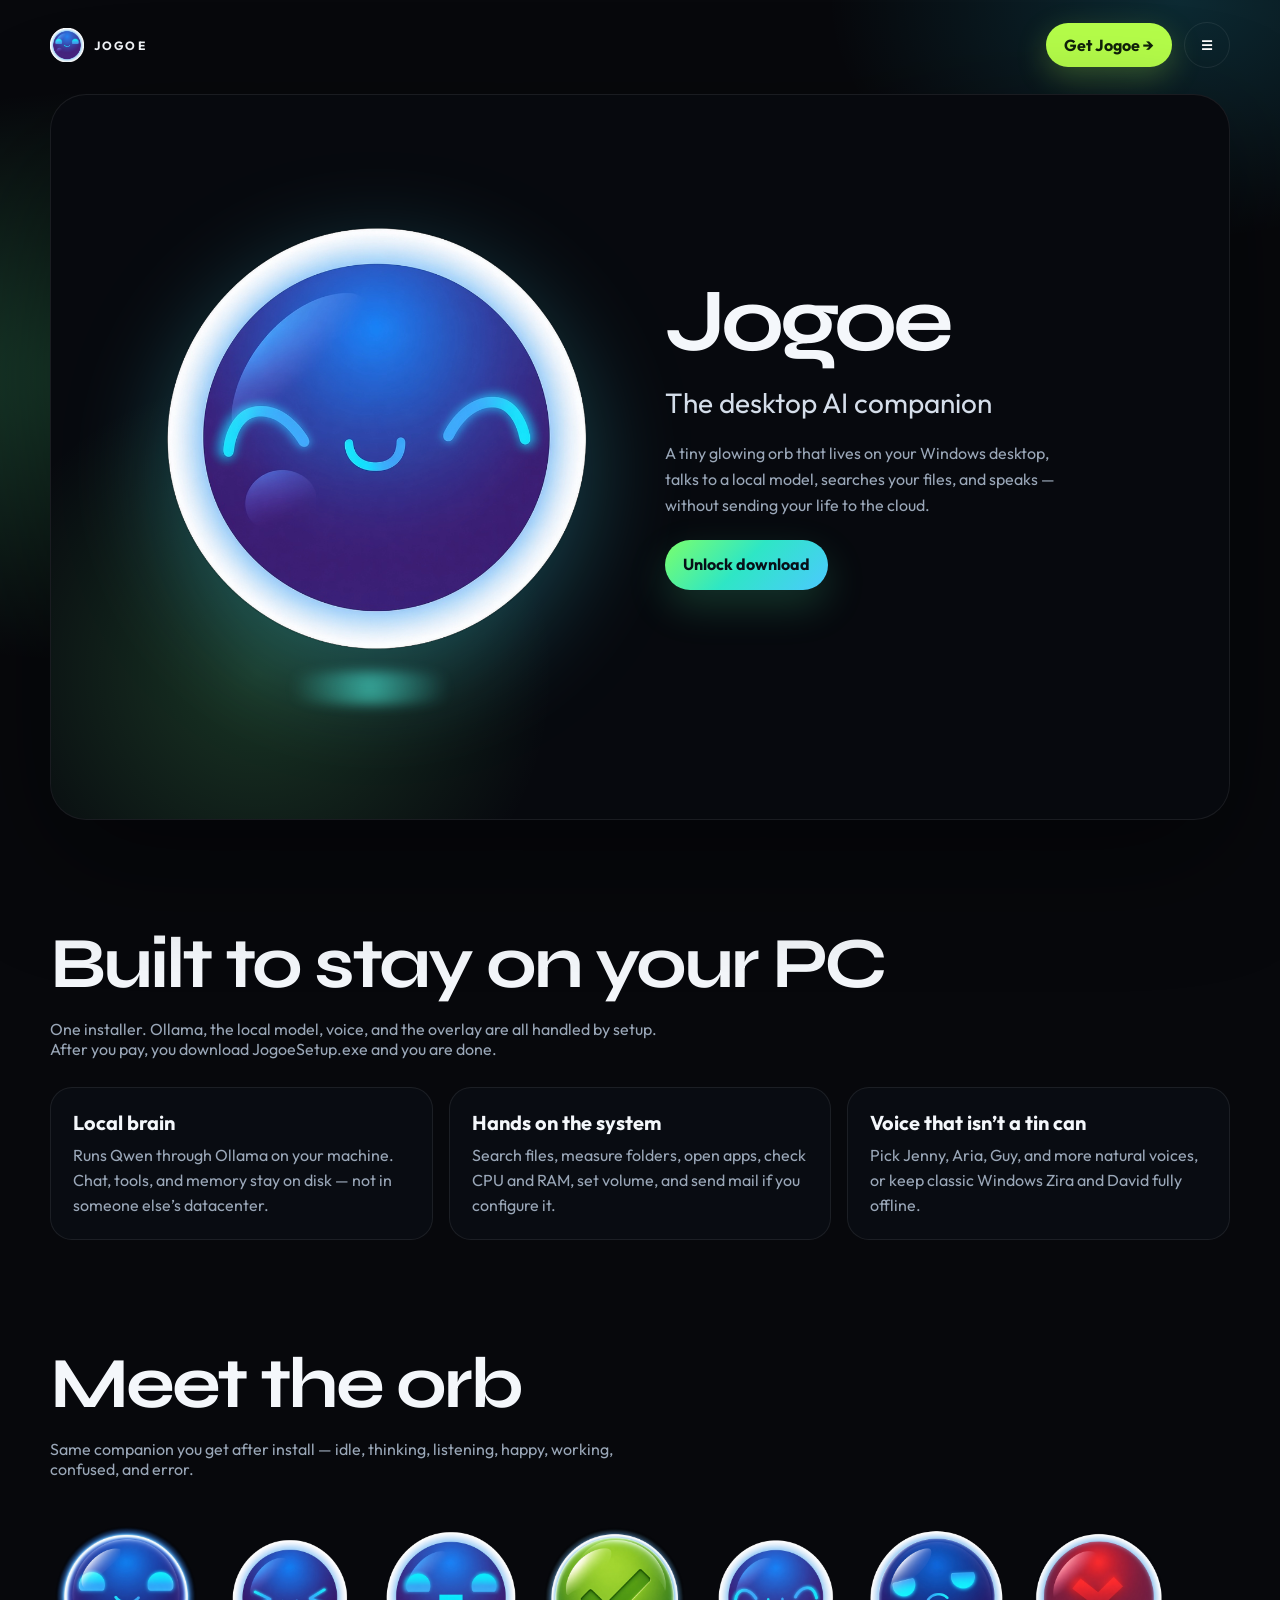
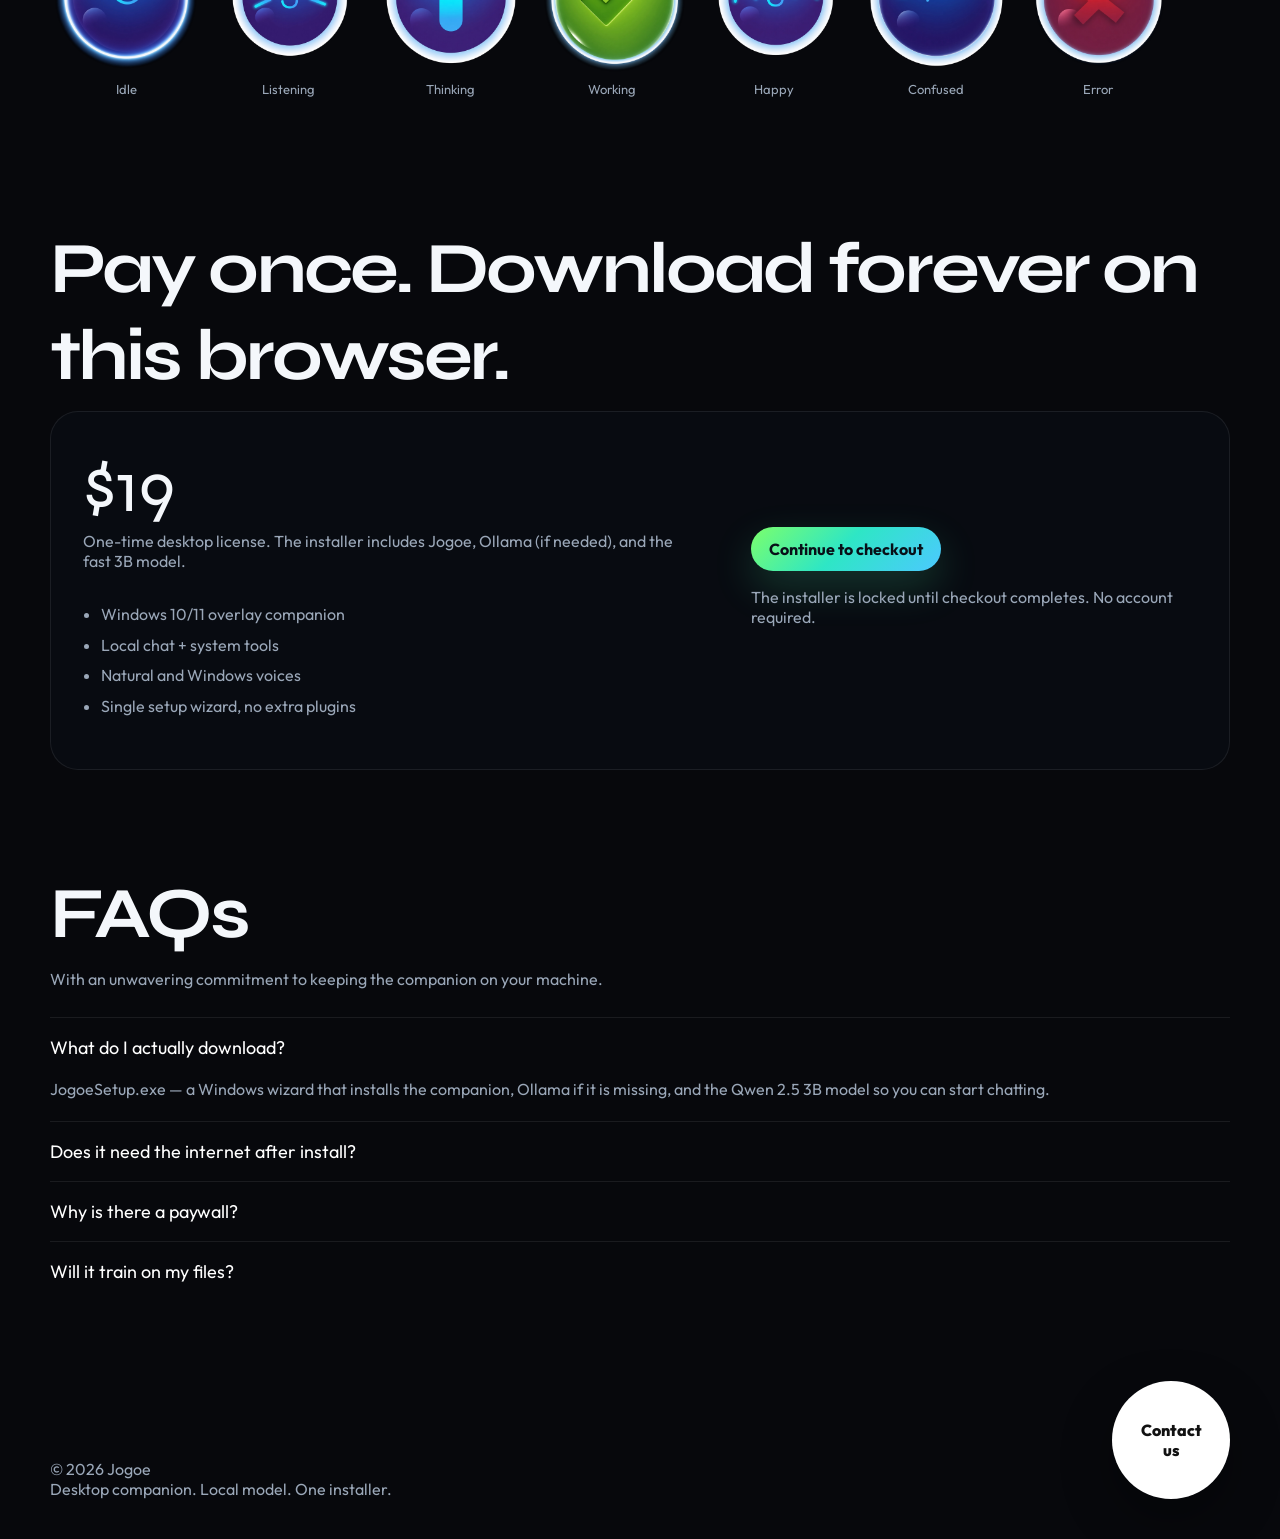
==== index.html @ 0dbc4bc4 "Publish the Jogoe marketing site and Windows setup wizard. Co-authored-by: Cursor <cursoragent@curso" ====
<!doctype html>
<html lang="en">
<head>
  <meta charset="utf-8">
  <meta name="viewport" content="width=device-width, initial-scale=1">
  <title>Jogoe — your desktop AI companion</title>
  <link rel="icon" href="assets/jogoe.ico">
  <link rel="preconnect" href="https://fonts.googleapis.com">
  <link rel="preconnect" href="https://fonts.gstatic.com" crossorigin>
  <link href="https://fonts.googleapis.com/css2?family=Outfit:wght@400;600;700&family=Syne:wght@700;800&display=swap" rel="stylesheet">
  <link rel="stylesheet" href="css/style.css">
</head>
<body>
  <div class="wrap">
    <header class="nav">
      <a class="brand" href="index.html">
        <img src="assets/app_icon.png" alt="">
        JOGOE
      </a>
      <div class="nav-actions">
        <a class="btn btn-market" href="#pricing" data-pay data-pay-label>Get Jogoe →</a>
        <button class="btn btn-menu" type="button" data-menu aria-label="Menu">☰</button>
      </div>
    </header>
    <nav class="drawer" data-drawer>
      <a href="#features">Features</a>
      <a href="#companion">The orb</a>
      <a href="#pricing">Pricing</a>
      <a href="#faqs">FAQs</a>
      <a href="checkout.html">Buy & download</a>
    </nav>
  </div>

  <div class="wrap">
    <section class="stage">
      <div class="hero">
        <div class="orb-wrap" data-hero-orb>
          <div class="hero-orb-track">
            <picture>
              <source srcset="assets/faces/happy.webp" type="image/webp">
              <img class="hero-orb" src="assets/faces/happy.png" alt="Jogoe, a glowing blue companion orb" width="3840" height="3840">
            </picture>
          </div>
          <div class="ground-glow"></div>
        </div>
        <div class="copy">
          <h1>Jogoe</h1>
          <p class="kicker">The desktop AI companion</p>
          <p>A tiny glowing orb that lives on your Windows desktop, talks to a local model, searches your files, and speaks — without sending your life to the cloud.</p>
          <p style="margin-top:22px">
            <a class="btn btn-grad" href="checkout.html" data-pay>Unlock download</a>
          </p>
        </div>
      </div>
    </section>
  </div>

  <main class="wrap">
    <section class="section" id="features">
      <h2>Built to stay on your PC</h2>
      <p class="lede">One installer. Ollama, the local model, voice, and the overlay are all handled by setup. After you pay, you download JogoeSetup.exe and you are done.</p>
      <div class="grid">
        <article class="card">
          <h3>Local brain</h3>
          <p>Runs Qwen through Ollama on your machine. Chat, tools, and memory stay on disk — not in someone else’s datacenter.</p>
        </article>
        <article class="card">
          <h3>Hands on the system</h3>
          <p>Search files, measure folders, open apps, check CPU and RAM, set volume, and send mail if you configure it.</p>
        </article>
        <article class="card">
          <h3>Voice that isn’t a tin can</h3>
          <p>Pick Jenny, Aria, Guy, and more natural voices, or keep classic Windows Zira and David fully offline.</p>
        </article>
      </div>
    </section>

    <section class="section" id="companion">
      <h2>Meet the orb</h2>
      <p class="lede">Same companion you get after install — idle, thinking, listening, happy, working, confused, and error.</p>
      <div class="faces">
        <figure class="face face-idle" tabindex="0">
          <picture><source srcset="assets/faces/idle.webp" type="image/webp"><img src="assets/faces/idle.png" alt="Idle Jogoe" width="3840" height="3840"></picture>
          <figcaption>Idle</figcaption>
        </figure>
        <figure class="face face-listening" tabindex="0">
          <picture><source srcset="assets/faces/listening.webp" type="image/webp"><img src="assets/faces/listening.png" alt="Listening Jogoe" width="3840" height="3840"></picture>
          <figcaption>Listening</figcaption>
        </figure>
        <figure class="face face-thinking" tabindex="0">
          <picture><source srcset="assets/faces/thinking.webp" type="image/webp"><img src="assets/faces/thinking.png" alt="Thinking Jogoe" width="3840" height="3840"></picture>
          <figcaption>Thinking</figcaption>
        </figure>
        <figure class="face face-working" tabindex="0">
          <picture><source srcset="assets/faces/working.webp" type="image/webp"><img src="assets/faces/working.png" alt="Working Jogoe" width="3840" height="3840"></picture>
          <figcaption>Working</figcaption>
        </figure>
        <figure class="face face-happy" tabindex="0">
          <picture><source srcset="assets/faces/happy.webp" type="image/webp"><img src="assets/faces/happy.png" alt="Happy Jogoe" width="3840" height="3840"></picture>
          <figcaption>Happy</figcaption>
        </figure>
        <figure class="face face-confused" tabindex="0">
          <picture><source srcset="assets/faces/confused.webp" type="image/webp"><img src="assets/faces/confused.png" alt="Confused Jogoe" width="3840" height="3840"></picture>
          <figcaption>Confused</figcaption>
        </figure>
        <figure class="face face-error" tabindex="0">
          <picture><source srcset="assets/faces/error.webp" type="image/webp"><img src="assets/faces/error.png" alt="Error Jogoe" width="3840" height="3840"></picture>
          <figcaption>Error</figcaption>
        </figure>
      </div>
    </section>

    <section class="section" id="pricing">
      <h2>Pay once. Download forever on this browser.</h2>
      <div class="price-box">
        <div>
          <p class="amount">$19</p>
          <p class="lede">One-time desktop license. The installer includes Jogoe, Ollama (if needed), and the fast 3B model.</p>
          <ul>
            <li>Windows 10/11 overlay companion</li>
            <li>Local chat + system tools</li>
            <li>Natural and Windows voices</li>
            <li>Single setup wizard, no extra plugins</li>
          </ul>
        </div>
        <div>
          <a class="btn btn-grad" href="checkout.html" data-pay>Continue to checkout</a>
          <p class="lede" style="margin-top:16px">The installer is locked until checkout completes. No account required.</p>
        </div>
      </div>
    </section>

    <section class="section" id="faqs">
      <h2>FAQs</h2>
      <p class="lede">With an unwavering commitment to keeping the companion on your machine.</p>
      <div class="faq-item open">
        <button type="button">What do I actually download?</button>
        <div class="answer">JogoeSetup.exe — a Windows wizard that installs the companion, Ollama if it is missing, and the Qwen 2.5 3B model so you can start chatting.</div>
      </div>
      <div class="faq-item">
        <button type="button">Does it need the internet after install?</button>
        <div class="answer">Chat and tools run locally. Natural voices use Microsoft neural speech and need a connection. Zira and David work offline.</div>
      </div>
      <div class="faq-item">
        <button type="button">Why is there a paywall?</button>
        <div class="answer">The installer is a paid desktop license. Checkout unlocks the file in this browser. Paste a Stripe Payment Link in js/paywall.js when you want live card charges.</div>
      </div>
      <div class="faq-item">
        <button type="button">Will it train on my files?</button>
        <div class="answer">No. Jogoe reads folders you ask about and talks to the local Ollama model on your PC.</div>
      </div>
    </section>

    <footer class="footer">
      <div>
        <div>© <span data-year></span> Jogoe</div>
        <div>Desktop companion. Local model. One installer.</div>
      </div>
      <a class="contact-bubble" href="mailto:hello@jogoe.app">Contact<br>us</a>
    </footer>
  </main>

  <script src="js/paywall.js"></script>
  <script src="js/site.js"></script>
</body>
</html>
---- css/style.css ----
:root {
  --bg: #07080c;
  --ink: #f4f7fb;
  --muted: #9aa7b8;
  --line: rgba(255, 255, 255, 0.08);
  --lime: #b6ff4a;
  --mint: #5dffc8;
  --cyan: #3ee0ff;
  --grad: linear-gradient(135deg, #7cff6b 0%, #2ee6c5 48%, #4cc9ff 100%);
  --shadow: 0 40px 120px rgba(0, 0, 0, 0.45);
}

* { box-sizing: border-box; }
html { scroll-behavior: smooth; }
body {
  margin: 0;
  font-family: "Outfit", "Segoe UI", sans-serif;
  color: var(--ink);
  background:
    radial-gradient(900px 520px at 8% 12%, rgba(90, 255, 160, 0.22), transparent 55%),
    radial-gradient(700px 480px at 92% 0%, rgba(40, 220, 255, 0.16), transparent 50%),
    var(--bg);
  min-height: 100vh;
}

img { max-width: 100%; display: block; }
a { color: inherit; }
button, .btn { font-family: inherit; }

.wrap {
  width: min(1180px, calc(100% - 40px));
  margin: 0 auto;
}

.nav {
  display: flex;
  align-items: center;
  justify-content: space-between;
  padding: 22px 0 8px;
}

.brand {
  display: flex;
  align-items: center;
  gap: 10px;
  text-decoration: none;
  letter-spacing: 0.18em;
  font-size: 12px;
  font-weight: 700;
}
.brand img { width: 34px; height: 34px; }

.nav-actions { display: flex; gap: 12px; align-items: center; }

.btn {
  display: inline-flex;
  align-items: center;
  justify-content: center;
  gap: 8px;
  border: 0;
  text-decoration: none;
  cursor: pointer;
  border-radius: 999px;
  padding: 12px 18px;
  font-weight: 700;
  transition: transform 0.18s ease, box-shadow 0.18s ease;
}
.btn:hover { transform: translateY(-1px); }

.btn-market {
  background: var(--lime);
  color: #10210a;
  box-shadow: 0 10px 30px rgba(182, 255, 74, 0.25);
}
.btn-menu {
  background: transparent;
  color: #fff;
  border: 1px solid var(--line);
  width: 46px;
  height: 46px;
  padding: 0;
}
.btn-grad {
  background: var(--grad);
  color: #081018;
  box-shadow: 0 16px 40px rgba(80, 255, 180, 0.18);
}
.btn-ghost {
  background: transparent;
  border: 1px solid var(--line);
  color: #fff;
}

.stage {
  margin: 18px auto 80px;
  background: #07090e;
  border: 1px solid var(--line);
  border-radius: 36px;
  overflow: hidden;
  box-shadow: var(--shadow);
  position: relative;
}
.stage::before {
  content: "";
  position: absolute;
  inset: auto auto -20% -10%;
  width: 55%;
  height: 80%;
  background: radial-gradient(circle, rgba(110, 255, 140, 0.18), transparent 68%);
  pointer-events: none;
  animation: stage-glow 8s ease-in-out infinite;
}
@keyframes stage-glow {
  0%, 100% { opacity: 0.85; transform: translate(0, 0) scale(1); }
  50% { opacity: 1; transform: translate(6%, -4%) scale(1.08); }
}

.hero {
  display: grid;
  grid-template-columns: 1.05fr 1fr;
  gap: 24px;
  align-items: center;
  padding: 28px 48px 56px;
  position: relative;
  z-index: 1;
}

.orb-wrap {
  position: relative;
  min-height: 640px;
  display: grid;
  place-items: center;
  perspective: 900px;
}
.hero-orb-track {
  display: grid;
  place-items: center;
  transform-style: preserve-3d;
  transition: transform 0.35s ease;
  will-change: transform;
  z-index: 1;
}
.orb-wrap.is-tracking .hero-orb-track {
  transition: transform 0.08s linear;
}
.orb-wrap picture { display: block; }
.orb-wrap img.hero-orb {
  width: min(560px, 100%);
  height: auto;
  image-rendering: auto;
  filter: drop-shadow(0 30px 50px rgba(70, 230, 255, 0.28));
  animation: float 5.4s ease-in-out infinite;
  transform-origin: 50% 55%;
  cursor: pointer;
}
.orb-wrap:hover img.hero-orb {
  filter: drop-shadow(0 36px 64px rgba(90, 255, 210, 0.42));
}
.ground-glow {
  position: absolute;
  bottom: 58px;
  width: 220px;
  height: 34px;
  border-radius: 50%;
  background: radial-gradient(circle, rgba(80, 255, 230, 0.55), transparent 70%);
  filter: blur(6px);
  animation: glow-pulse 4.2s ease-in-out infinite;
}
.copy h1 {
  font-family: "Syne", sans-serif;
  font-size: clamp(48px, 7vw, 92px);
  line-height: 0.92;
  letter-spacing: -0.05em;
  margin: 0 0 18px;
}
.copy .kicker {
  font-size: 28px;
  margin: 0 0 16px;
  color: #d5deea;
}
.copy p {
  max-width: 420px;
  color: var(--muted);
  font-size: 16px;
  line-height: 1.6;
}

@keyframes float {
  0%, 100% { transform: translateY(0) scale(1); }
  50% { transform: translateY(-14px) scale(1.015); }
}
@keyframes glow-pulse {
  0%, 100% { opacity: 0.7; transform: scaleX(1); }
  50% { opacity: 1; transform: scaleX(1.18); }
}

.section { padding: 20px 0 80px; }
.section h2 {
  font-family: "Syne", sans-serif;
  font-size: clamp(36px, 6vw, 72px);
  margin: 0 0 12px;
  letter-spacing: -0.04em;
}
.lede { color: var(--muted); max-width: 620px; margin: 0 0 28px; }

.grid {
  display: grid;
  grid-template-columns: repeat(3, 1fr);
  gap: 16px;
}
.card {
  background: rgba(10, 14, 20, 0.82);
  border: 1px solid var(--line);
  border-radius: 22px;
  padding: 22px;
  transition: transform 0.25s ease, border-color 0.25s ease, box-shadow 0.25s ease;
}
.card:hover {
  transform: translateY(-6px);
  border-color: rgba(94, 255, 200, 0.28);
  box-shadow: 0 18px 40px rgba(0, 0, 0, 0.28);
}
.card h3 { margin: 0 0 8px; font-size: 20px; }
.card p { margin: 0; color: var(--muted); line-height: 1.55; }

.faces {
  display: flex;
  gap: 14px;
  overflow: auto;
  padding: 18px 2px 28px;
}
.faces figure {
  margin: 0;
  min-width: 148px;
  text-align: center;
  cursor: pointer;
}
.faces picture { display: block; }
.faces img {
  width: 148px;
  height: 148px;
  object-fit: contain;
  background: transparent;
  image-rendering: auto;
  transform-origin: 50% 70%;
  will-change: transform;
}
.faces figcaption { color: var(--muted); font-size: 13px; margin-top: 8px; }

.face { position: relative; }
.face-idle img { animation: face-idle 3.4s ease-in-out infinite; }
.face-listening img { animation: face-listen 2.6s ease-in-out infinite; }
.face-thinking img { animation: face-think 2.2s ease-in-out infinite; }
.face-working img { animation: face-work 2.8s linear infinite; }
.face-happy img { animation: face-happy 1.8s ease-in-out infinite; }
.face-confused img { animation: face-confused 2.5s ease-in-out infinite; }
.face-error img { animation: face-error 0.7s ease-in-out infinite; }

.face-idle:hover img,
.face-idle.is-replay img { animation: face-idle-pop 0.7s cubic-bezier(0.2, 1.4, 0.32, 1); }
.face-listening:hover img,
.face-listening.is-replay img { animation: face-listen-pop 0.85s ease; }
.face-thinking:hover img,
.face-thinking.is-replay img { animation: face-think-pop 0.9s ease-in-out; }
.face-working:hover img,
.face-working.is-replay img { animation: face-work-pop 0.8s ease; }
.face-happy:hover img,
.face-happy.is-replay img { animation: face-happy-pop 0.75s cubic-bezier(0.2, 1.5, 0.32, 1); }
.face-confused:hover img,
.face-confused.is-replay img { animation: face-confused-pop 0.7s ease; }
.face-error:hover img,
.face-error.is-replay img { animation: face-error-pop 0.55s ease; }

.face-listening::before,
.face-listening::after {
  content: "";
  position: absolute;
  left: 50%;
  top: 46px;
  width: 118px;
  height: 118px;
  margin-left: -59px;
  border: 2px solid rgba(62, 224, 255, 0.0);
  border-radius: 50%;
  pointer-events: none;
  animation: listen-ring 2.6s ease-out infinite;
}
.face-listening::after { animation-delay: 0.7s; }
.face-listening:hover::before,
.face-listening:hover::after,
.face-listening.is-replay::before,
.face-listening.is-replay::after {
  animation: listen-ring 0.85s ease-out;
}

@keyframes face-idle {
  0%, 100% { transform: translateY(0); }
  50% { transform: translateY(-7px); }
}
@keyframes face-idle-pop {
  0% { transform: translateY(0) scale(1); }
  40% { transform: translateY(-16px) scale(1.06); }
  70% { transform: translateY(-4px) scale(0.98); }
  100% { transform: translateY(0) scale(1); }
}
@keyframes face-listen {
  0%, 100% { transform: rotate(-8deg) translateX(-3px); }
  50% { transform: rotate(8deg) translateX(3px); }
}
@keyframes face-listen-pop {
  0% { transform: rotate(0) scale(1); }
  25% { transform: rotate(-14deg) translateX(-6px) scale(1.05); }
  55% { transform: rotate(12deg) translateX(6px) scale(1.05); }
  100% { transform: rotate(0) scale(1); }
}
@keyframes listen-ring {
  0% { transform: scale(0.72); opacity: 0.55; border-color: rgba(62, 224, 255, 0.55); }
  100% { transform: scale(1.35); opacity: 0; border-color: rgba(62, 224, 255, 0); }
}
@keyframes face-think {
  0%, 100% { transform: rotate(-6deg) translateY(0); }
  35% { transform: rotate(7deg) translateY(-8px); }
  70% { transform: rotate(-3deg) translateY(2px); }
}
@keyframes face-think-pop {
  0% { transform: rotate(0) scale(1); }
  30% { transform: rotate(-16deg) translateY(-10px) scale(1.04); }
  60% { transform: rotate(14deg) translateY(-4px) scale(1.08); }
  100% { transform: rotate(0) scale(1); }
}
@keyframes face-work {
  0% { transform: rotate(0) scale(1); }
  50% { transform: rotate(180deg) scale(1.03); }
  100% { transform: rotate(360deg) scale(1); }
}
@keyframes face-work-pop {
  0% { transform: rotate(0) scale(1); }
  50% { transform: rotate(180deg) scale(1.12); }
  100% { transform: rotate(360deg) scale(1); }
}
@keyframes face-happy {
  0%, 100% { transform: translateY(0) scale(1); }
  30% { transform: translateY(-12px) scale(1.06); }
  50% { transform: translateY(0) scale(0.96); }
  70% { transform: translateY(-6px) scale(1.03); }
}
@keyframes face-happy-pop {
  0% { transform: translateY(0) scale(1) rotate(0); }
  35% { transform: translateY(-20px) scale(1.12) rotate(-8deg); }
  55% { transform: translateY(2px) scale(0.94) rotate(6deg); }
  75% { transform: translateY(-8px) scale(1.06) rotate(-3deg); }
  100% { transform: translateY(0) scale(1) rotate(0); }
}
@keyframes face-confused {
  0%, 100% { transform: rotate(0) translateX(0); }
  25% { transform: rotate(-10deg) translateX(-4px); }
  50% { transform: rotate(8deg) translateX(4px); }
  75% { transform: rotate(-5deg) translateX(-2px); }
}
@keyframes face-confused-pop {
  0% { transform: rotate(0); }
  20% { transform: rotate(-16deg) translateX(-8px); }
  45% { transform: rotate(14deg) translateX(8px); }
  70% { transform: rotate(-8deg); }
  100% { transform: rotate(0); }
}
@keyframes face-error {
  0%, 100% { transform: translateX(0); }
  25% { transform: translateX(-5px); }
  75% { transform: translateX(5px); }
}
@keyframes face-error-pop {
  0%, 100% { transform: translateX(0) scale(1); }
  15% { transform: translateX(-10px) rotate(-6deg) scale(1.04); }
  30% { transform: translateX(10px) rotate(6deg); }
  45% { transform: translateX(-8px) rotate(-4deg); }
  60% { transform: translateX(8px) rotate(4deg); }
  80% { transform: translateX(-3px); }
}

.price-box {
  display: grid;
  grid-template-columns: 1.3fr 0.9fr;
  gap: 24px;
  align-items: center;
  background: #080b11;
  border: 1px solid var(--line);
  border-radius: 28px;
  padding: 32px;
}
.price-box .amount {
  font-family: "Syne", sans-serif;
  font-size: 72px;
  margin: 0;
}
.price-box ul { color: var(--muted); line-height: 1.9; padding-left: 18px; }

.faq-item {
  border-top: 1px solid var(--line);
}
.faq-item button {
  width: 100%;
  text-align: left;
  background: none;
  border: 0;
  color: #fff;
  padding: 18px 0;
  font-size: 18px;
  cursor: pointer;
}
.faq-item .answer {
  display: none;
  color: var(--muted);
  padding: 0 0 18px;
  line-height: 1.6;
}
.faq-item.open .answer { display: block; }

.footer {
  display: flex;
  justify-content: space-between;
  align-items: end;
  padding-bottom: 40px;
  color: var(--muted);
}
.contact-bubble {
  width: 118px;
  height: 118px;
  border-radius: 50%;
  background: #fff;
  color: #111;
  display: grid;
  place-items: center;
  text-align: center;
  text-decoration: none;
  font-weight: 800;
  box-shadow: 0 20px 50px rgba(0,0,0,0.35);
  animation: contact-bob 3.6s ease-in-out infinite;
  transition: transform 0.2s ease;
}
.contact-bubble:hover { animation: none; transform: scale(1.06); }
@keyframes contact-bob {
  0%, 100% { transform: translateY(0); }
  50% { transform: translateY(-8px); }
}

.drawer {
  display: none;
  position: fixed;
  inset: 18px 18px auto auto;
  background: #0c1118;
  border: 1px solid var(--line);
  border-radius: 18px;
  padding: 16px;
  z-index: 20;
  min-width: 220px;
}
.drawer.open { display: grid; gap: 10px; }
.drawer a { text-decoration: none; color: #fff; }

.form {
  display: grid;
  gap: 12px;
  max-width: 520px;
}
label { font-size: 13px; color: var(--muted); }
input {
  width: 100%;
  margin-top: 6px;
  background: #10151d;
  border: 1px solid var(--line);
  color: #fff;
  border-radius: 12px;
  padding: 12px 14px;
  font-size: 16px;
}
.row { display: grid; grid-template-columns: 1fr 1fr; gap: 12px; }
.status { min-height: 1.4em; color: #ffb4b4; }

.download-panel {
  background: #080b11;
  border: 1px solid var(--line);
  border-radius: 28px;
  padding: 36px;
}

.checkout-orb {
  width: 280px;
  height: auto;
  margin: 0 auto;
  animation: float 4.8s ease-in-out infinite;
  cursor: pointer;
  transform-origin: 50% 60%;
}
.checkout-orb:hover {
  animation: face-happy-pop 0.75s cubic-bezier(0.2, 1.5, 0.32, 1);
}

@media (max-width: 860px) {
  .hero, .price-box, .grid, .footer { grid-template-columns: 1fr; }
  .hero { padding: 20px; }
  .orb-wrap { min-height: 360px; }
}

@media (prefers-reduced-motion: reduce) {
  *, *::before, *::after {
    animation: none !important;
    transition: none !important;
  }
}
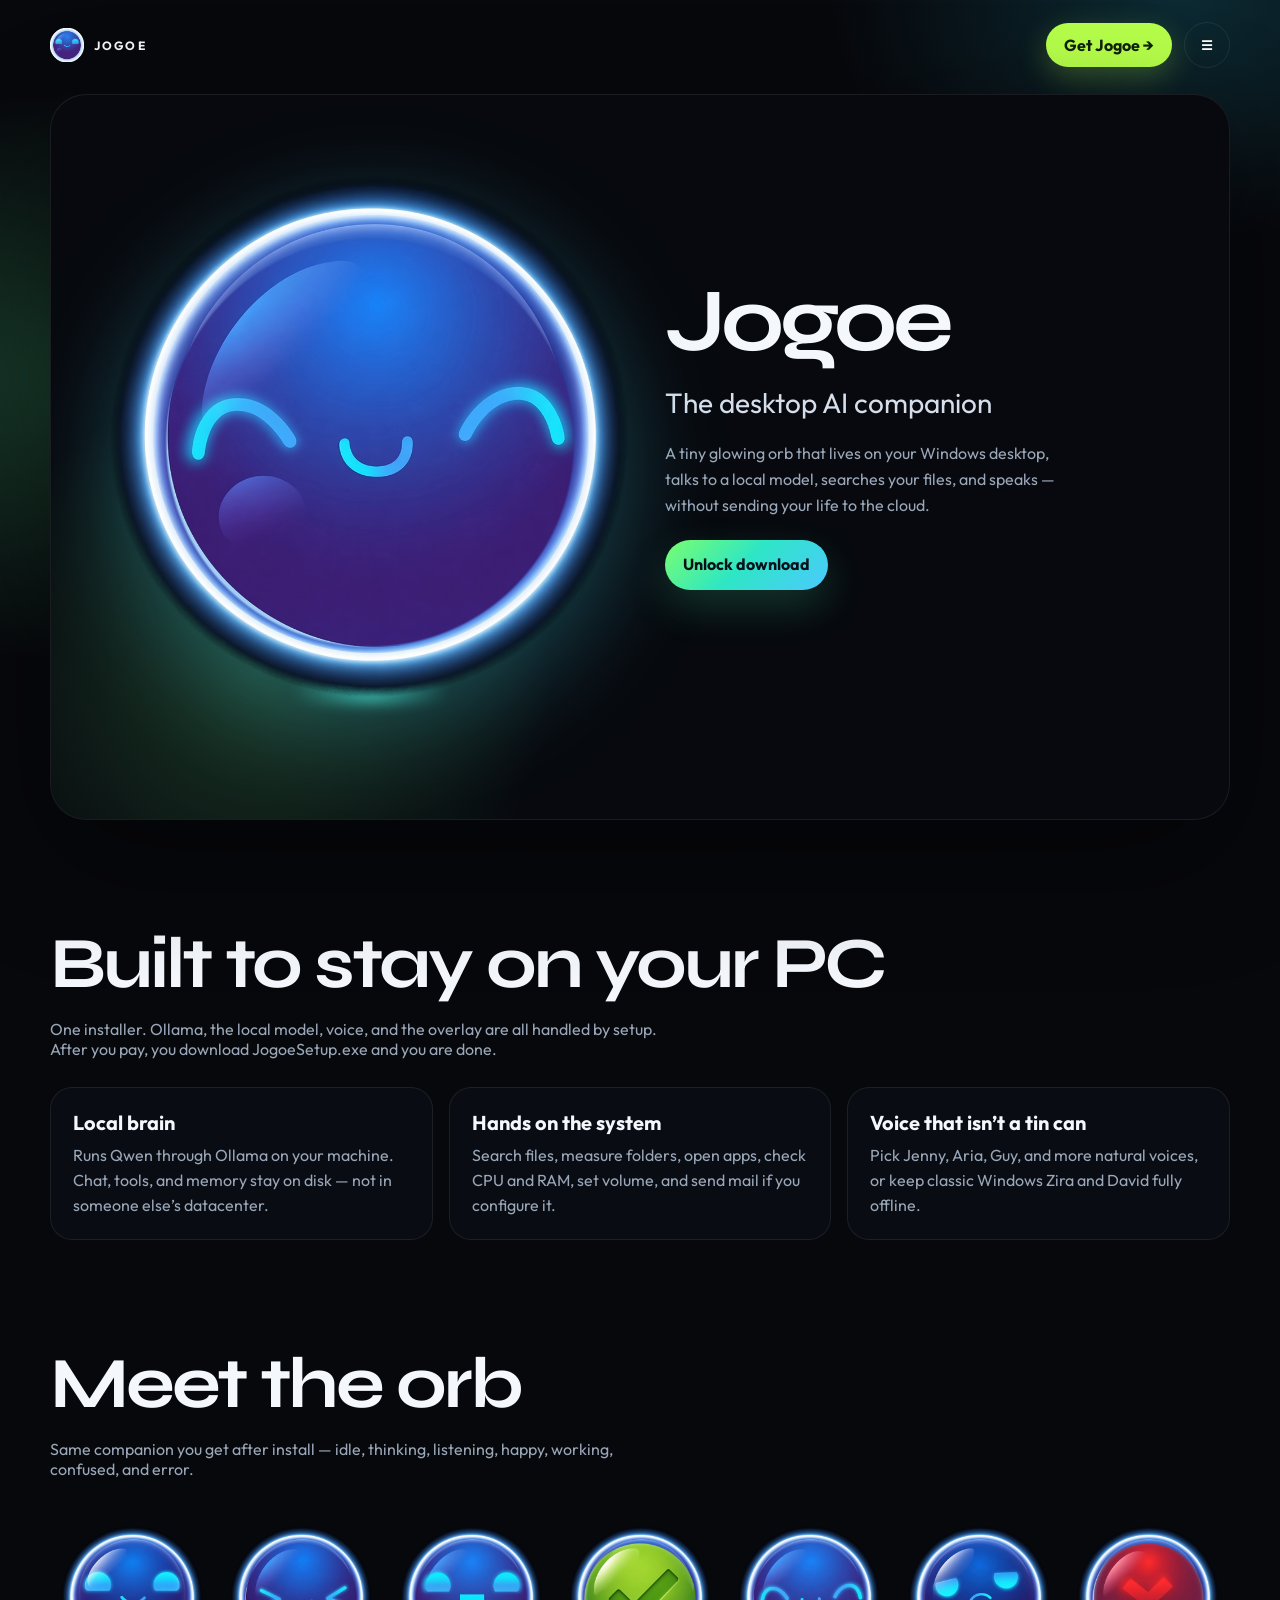
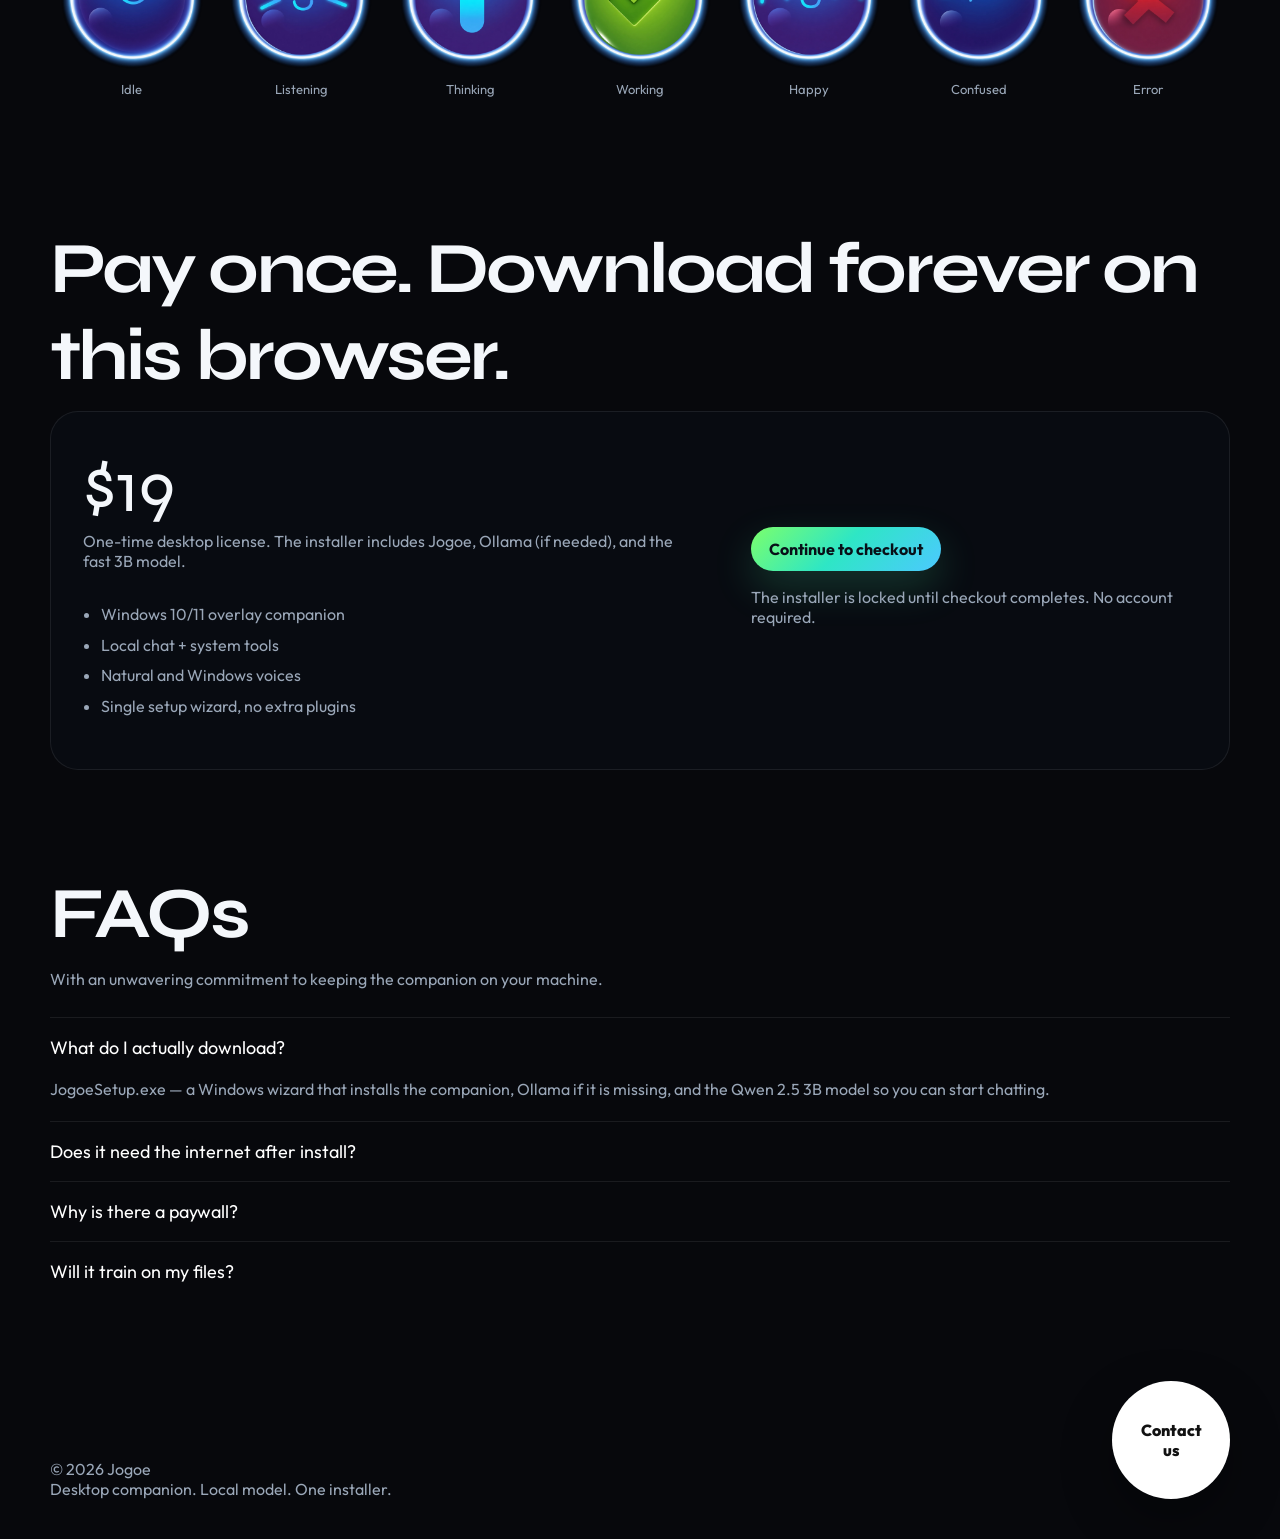
==== commit 7691dab8: "Make the site phone-ready and match every orb face to Idle. Co-authored-by: Cursor <cursoragent@curs" ====
--- a/index.html
+++ b/index.html
@@ -2,7 +2,7 @@
 <html lang="en">
 <head>
   <meta charset="utf-8">
-  <meta name="viewport" content="width=device-width, initial-scale=1">
+  <meta name="viewport" content="width=device-width, initial-scale=1, viewport-fit=cover">
   <title>Jogoe — your desktop AI companion</title>
   <link rel="icon" href="assets/jogoe.ico">
   <link rel="preconnect" href="https://fonts.googleapis.com">
@@ -36,10 +36,12 @@
       <div class="hero">
         <div class="orb-wrap" data-hero-orb>
           <div class="hero-orb-track">
-            <picture>
-              <source srcset="assets/faces/happy.webp" type="image/webp">
-              <img class="hero-orb" src="assets/faces/happy.png" alt="Jogoe, a glowing blue companion orb" width="3840" height="3840">
-            </picture>
+            <div class="orb-stage" data-gaze>
+              <picture>
+                <source srcset="assets/faces/happy.webp" type="image/webp">
+                <img class="hero-orb" src="assets/faces/happy.png" alt="Jogoe, a glowing blue companion orb" width="3840" height="3840">
+              </picture>
+            </div>
           </div>
           <div class="ground-glow"></div>
         </div>
@@ -80,31 +82,45 @@
       <p class="lede">Same companion you get after install — idle, thinking, listening, happy, working, confused, and error.</p>
       <div class="faces">
         <figure class="face face-idle" tabindex="0">
-          <picture><source srcset="assets/faces/idle.webp" type="image/webp"><img src="assets/faces/idle.png" alt="Idle Jogoe" width="3840" height="3840"></picture>
+          <div class="orb-stage" data-gaze>
+            <picture><source srcset="assets/faces/idle.webp" type="image/webp"><img src="assets/faces/idle.png" alt="Idle Jogoe" width="3840" height="3840"></picture>
+          </div>
           <figcaption>Idle</figcaption>
         </figure>
         <figure class="face face-listening" tabindex="0">
-          <picture><source srcset="assets/faces/listening.webp" type="image/webp"><img src="assets/faces/listening.png" alt="Listening Jogoe" width="3840" height="3840"></picture>
+          <div class="orb-stage" data-gaze>
+            <picture><source srcset="assets/faces/listening.webp" type="image/webp"><img src="assets/faces/listening.png" alt="Listening Jogoe" width="3840" height="3840"></picture>
+          </div>
           <figcaption>Listening</figcaption>
         </figure>
         <figure class="face face-thinking" tabindex="0">
-          <picture><source srcset="assets/faces/thinking.webp" type="image/webp"><img src="assets/faces/thinking.png" alt="Thinking Jogoe" width="3840" height="3840"></picture>
+          <div class="orb-stage" data-gaze>
+            <picture><source srcset="assets/faces/thinking.webp" type="image/webp"><img src="assets/faces/thinking.png" alt="Thinking Jogoe" width="3840" height="3840"></picture>
+          </div>
           <figcaption>Thinking</figcaption>
         </figure>
         <figure class="face face-working" tabindex="0">
-          <picture><source srcset="assets/faces/working.webp" type="image/webp"><img src="assets/faces/working.png" alt="Working Jogoe" width="3840" height="3840"></picture>
+          <div class="orb-stage">
+            <picture><source srcset="assets/faces/working.webp" type="image/webp"><img src="assets/faces/working.png" alt="Working Jogoe" width="3840" height="3840"></picture>
+          </div>
           <figcaption>Working</figcaption>
         </figure>
         <figure class="face face-happy" tabindex="0">
-          <picture><source srcset="assets/faces/happy.webp" type="image/webp"><img src="assets/faces/happy.png" alt="Happy Jogoe" width="3840" height="3840"></picture>
+          <div class="orb-stage" data-gaze>
+            <picture><source srcset="assets/faces/happy.webp" type="image/webp"><img src="assets/faces/happy.png" alt="Happy Jogoe" width="3840" height="3840"></picture>
+          </div>
           <figcaption>Happy</figcaption>
         </figure>
         <figure class="face face-confused" tabindex="0">
-          <picture><source srcset="assets/faces/confused.webp" type="image/webp"><img src="assets/faces/confused.png" alt="Confused Jogoe" width="3840" height="3840"></picture>
+          <div class="orb-stage" data-gaze>
+            <picture><source srcset="assets/faces/confused.webp" type="image/webp"><img src="assets/faces/confused.png" alt="Confused Jogoe" width="3840" height="3840"></picture>
+          </div>
           <figcaption>Confused</figcaption>
         </figure>
         <figure class="face face-error" tabindex="0">
-          <picture><source srcset="assets/faces/error.webp" type="image/webp"><img src="assets/faces/error.png" alt="Error Jogoe" width="3840" height="3840"></picture>
+          <div class="orb-stage">
+            <picture><source srcset="assets/faces/error.webp" type="image/webp"><img src="assets/faces/error.png" alt="Error Jogoe" width="3840" height="3840"></picture>
+          </div>
           <figcaption>Error</figcaption>
         </figure>
       </div>
--- a/css/style.css
+++ b/css/style.css
@@ -11,7 +11,11 @@
 }
 
 * { box-sizing: border-box; }
-html { scroll-behavior: smooth; }
+html {
+  scroll-behavior: smooth;
+  -webkit-text-size-adjust: 100%;
+  text-size-adjust: 100%;
+}
 body {
   margin: 0;
   font-family: "Outfit", "Segoe UI", sans-serif;
@@ -21,6 +25,12 @@
     radial-gradient(700px 480px at 92% 0%, rgba(40, 220, 255, 0.16), transparent 50%),
     var(--bg);
   min-height: 100vh;
+  min-height: 100dvh;
+  overflow-x: hidden;
+  padding-left: env(safe-area-inset-left);
+  padding-right: env(safe-area-inset-right);
+  padding-bottom: env(safe-area-inset-bottom);
+  color-scheme: dark;
 }
 
 img { max-width: 100%; display: block; }
@@ -28,7 +38,7 @@
 button, .btn { font-family: inherit; }
 
 .wrap {
-  width: min(1180px, calc(100% - 40px));
+  width: min(1180px, calc(100% - 32px));
   margin: 0 auto;
 }
 
@@ -36,6 +46,7 @@
   display: flex;
   align-items: center;
   justify-content: space-between;
+  gap: 12px;
   padding: 22px 0 8px;
 }
 
@@ -62,10 +73,12 @@
   cursor: pointer;
   border-radius: 999px;
   padding: 12px 18px;
+  min-height: 44px;
   font-weight: 700;
+  touch-action: manipulation;
+  -webkit-tap-highlight-color: transparent;
   transition: transform 0.18s ease, box-shadow 0.18s ease;
 }
-.btn:hover { transform: translateY(-1px); }
 
 .btn-market {
   background: var(--lime);
@@ -78,6 +91,7 @@
   border: 1px solid var(--line);
   width: 46px;
   height: 46px;
+  min-width: 46px;
   padding: 0;
 }
 .btn-grad {
@@ -135,7 +149,6 @@
 .hero-orb-track {
   display: grid;
   place-items: center;
-  transform-style: preserve-3d;
   transition: transform 0.35s ease;
   will-change: transform;
   z-index: 1;
@@ -144,17 +157,19 @@
   transition: transform 0.08s linear;
 }
 .orb-wrap picture { display: block; }
+.orb-wrap .orb-stage {
+  position: relative;
+  width: min(560px, 100%);
+  transition: transform 0.22s cubic-bezier(0.2, 1.4, 0.32, 1);
+}
 .orb-wrap img.hero-orb {
-  width: min(560px, 100%);
+  width: 100%;
   height: auto;
   image-rendering: auto;
   filter: drop-shadow(0 30px 50px rgba(70, 230, 255, 0.28));
-  animation: float 5.4s ease-in-out infinite;
   transform-origin: 50% 55%;
   cursor: pointer;
-}
-.orb-wrap:hover img.hero-orb {
-  filter: drop-shadow(0 36px 64px rgba(90, 255, 210, 0.42));
+  transition: filter 0.22s ease;
 }
 .ground-glow {
   position: absolute;
@@ -185,10 +200,6 @@
   line-height: 1.6;
 }
 
-@keyframes float {
-  0%, 100% { transform: translateY(0) scale(1); }
-  50% { transform: translateY(-14px) scale(1.015); }
-}
 @keyframes glow-pulse {
   0%, 100% { opacity: 0.7; transform: scaleX(1); }
   50% { opacity: 1; transform: scaleX(1.18); }
@@ -215,167 +226,119 @@
   padding: 22px;
   transition: transform 0.25s ease, border-color 0.25s ease, box-shadow 0.25s ease;
 }
-.card:hover {
-  transform: translateY(-6px);
-  border-color: rgba(94, 255, 200, 0.28);
-  box-shadow: 0 18px 40px rgba(0, 0, 0, 0.28);
-}
 .card h3 { margin: 0 0 8px; font-size: 20px; }
 .card p { margin: 0; color: var(--muted); line-height: 1.55; }
 
 .faces {
-  display: flex;
-  gap: 14px;
-  overflow: auto;
+  display: grid;
+  grid-template-columns: repeat(7, minmax(0, 1fr));
+  gap: 14px 10px;
   padding: 18px 2px 28px;
 }
 .faces figure {
   margin: 0;
-  min-width: 148px;
+  min-width: 0;
   text-align: center;
   cursor: pointer;
 }
-.faces picture { display: block; }
+.faces picture { display: block; width: 100%; height: 100%; }
+.face .orb-stage {
+  position: relative;
+  width: min(148px, 100%);
+  aspect-ratio: 1;
+  height: auto;
+  margin: 0 auto;
+  transform-origin: 50% 80%;
+  transition: transform 0.22s cubic-bezier(0.2, 1.4, 0.32, 1);
+}
 .faces img {
-  width: 148px;
-  height: 148px;
+  width: 100%;
+  height: 100%;
   object-fit: contain;
   background: transparent;
   image-rendering: auto;
-  transform-origin: 50% 70%;
-  will-change: transform;
 }
 .faces figcaption { color: var(--muted); font-size: 13px; margin-top: 8px; }
 
 .face { position: relative; }
-.face-idle img { animation: face-idle 3.4s ease-in-out infinite; }
-.face-listening img { animation: face-listen 2.6s ease-in-out infinite; }
-.face-thinking img { animation: face-think 2.2s ease-in-out infinite; }
-.face-working img { animation: face-work 2.8s linear infinite; }
-.face-happy img { animation: face-happy 1.8s ease-in-out infinite; }
-.face-confused img { animation: face-confused 2.5s ease-in-out infinite; }
-.face-error img { animation: face-error 0.7s ease-in-out infinite; }
-
-.face-idle:hover img,
-.face-idle.is-replay img { animation: face-idle-pop 0.7s cubic-bezier(0.2, 1.4, 0.32, 1); }
-.face-listening:hover img,
-.face-listening.is-replay img { animation: face-listen-pop 0.85s ease; }
-.face-thinking:hover img,
-.face-thinking.is-replay img { animation: face-think-pop 0.9s ease-in-out; }
-.face-working:hover img,
-.face-working.is-replay img { animation: face-work-pop 0.8s ease; }
-.face-happy:hover img,
-.face-happy.is-replay img { animation: face-happy-pop 0.75s cubic-bezier(0.2, 1.5, 0.32, 1); }
-.face-confused:hover img,
-.face-confused.is-replay img { animation: face-confused-pop 0.7s ease; }
-.face-error:hover img,
-.face-error.is-replay img { animation: face-error-pop 0.55s ease; }
-
-.face-listening::before,
-.face-listening::after {
+.face:focus-within .orb-stage,
+.face.is-looking .orb-stage {
+  transform: translateY(-12px) scale(1.14);
+}
+
+.gaze {
+  position: absolute;
+  inset: 0;
+  pointer-events: none;
+  z-index: 4;
+  opacity: 0;
+  transition: opacity 0.12s ease;
+  clip-path: circle(39% at 50% 50%);
+}
+[data-gaze]:hover .gaze,
+[data-gaze]:focus-within .gaze,
+[data-gaze].is-looking .gaze,
+.face:hover .gaze,
+.face:focus-within .gaze,
+.orb-wrap:hover .gaze {
+  opacity: 1;
+}
+.gaze .eye {
+  position: absolute;
+  top: 45.8%;
+  width: 15%;
+  height: 17.5%;
+  border-radius: 50%;
+  background:
+    radial-gradient(circle at 34% 30%, #f3ffff 0 16%, #7cf4ff 28%, #148ad4 52%, #08275c 78%);
+  box-shadow:
+    0 0 14px rgba(90, 240, 255, 0.7),
+    inset 0 0 0 2px rgba(180, 255, 255, 0.85);
+  overflow: hidden;
+  transform: scaleY(0.1);
+  transform-origin: 50% 55%;
+  transition: transform 0.18s cubic-bezier(0.2, 1.3, 0.32, 1);
+}
+.gaze .eye.left { left: 29.5%; }
+.gaze .eye.right { left: 55%; }
+[data-gaze]:hover .gaze .eye,
+[data-gaze]:focus-within .gaze .eye,
+[data-gaze].is-looking .gaze .eye,
+.face:hover .gaze .eye,
+.face:focus-within .gaze .eye,
+.orb-wrap:hover .gaze .eye {
+  transform: scaleY(1);
+}
+.gaze .pupil {
+  position: absolute;
+  left: 50%;
+  top: 54%;
+  width: 46%;
+  height: 46%;
+  margin: -23% 0 0 -23%;
+  border-radius: 50%;
+  background:
+    radial-gradient(circle at 32% 28%, #f4ffff 0 18%, #04101f 42%, #02060d 70%);
+  box-shadow: 0 0 8px rgba(62, 224, 255, 0.55);
+  transition: transform 0.07s linear;
+}
+.gaze .pupil::after {
   content: "";
   position: absolute;
-  left: 50%;
-  top: 46px;
-  width: 118px;
-  height: 118px;
-  margin-left: -59px;
-  border: 2px solid rgba(62, 224, 255, 0.0);
+  left: 22%;
+  top: 18%;
+  width: 28%;
+  height: 28%;
   border-radius: 50%;
-  pointer-events: none;
-  animation: listen-ring 2.6s ease-out infinite;
-}
-.face-listening::after { animation-delay: 0.7s; }
-.face-listening:hover::before,
-.face-listening:hover::after,
-.face-listening.is-replay::before,
-.face-listening.is-replay::after {
-  animation: listen-ring 0.85s ease-out;
-}
-
-@keyframes face-idle {
-  0%, 100% { transform: translateY(0); }
-  50% { transform: translateY(-7px); }
-}
-@keyframes face-idle-pop {
-  0% { transform: translateY(0) scale(1); }
-  40% { transform: translateY(-16px) scale(1.06); }
-  70% { transform: translateY(-4px) scale(0.98); }
-  100% { transform: translateY(0) scale(1); }
-}
-@keyframes face-listen {
-  0%, 100% { transform: rotate(-8deg) translateX(-3px); }
-  50% { transform: rotate(8deg) translateX(3px); }
-}
-@keyframes face-listen-pop {
-  0% { transform: rotate(0) scale(1); }
-  25% { transform: rotate(-14deg) translateX(-6px) scale(1.05); }
-  55% { transform: rotate(12deg) translateX(6px) scale(1.05); }
-  100% { transform: rotate(0) scale(1); }
-}
-@keyframes listen-ring {
-  0% { transform: scale(0.72); opacity: 0.55; border-color: rgba(62, 224, 255, 0.55); }
-  100% { transform: scale(1.35); opacity: 0; border-color: rgba(62, 224, 255, 0); }
-}
-@keyframes face-think {
-  0%, 100% { transform: rotate(-6deg) translateY(0); }
-  35% { transform: rotate(7deg) translateY(-8px); }
-  70% { transform: rotate(-3deg) translateY(2px); }
-}
-@keyframes face-think-pop {
-  0% { transform: rotate(0) scale(1); }
-  30% { transform: rotate(-16deg) translateY(-10px) scale(1.04); }
-  60% { transform: rotate(14deg) translateY(-4px) scale(1.08); }
-  100% { transform: rotate(0) scale(1); }
-}
-@keyframes face-work {
-  0% { transform: rotate(0) scale(1); }
-  50% { transform: rotate(180deg) scale(1.03); }
-  100% { transform: rotate(360deg) scale(1); }
-}
-@keyframes face-work-pop {
-  0% { transform: rotate(0) scale(1); }
-  50% { transform: rotate(180deg) scale(1.12); }
-  100% { transform: rotate(360deg) scale(1); }
-}
-@keyframes face-happy {
-  0%, 100% { transform: translateY(0) scale(1); }
-  30% { transform: translateY(-12px) scale(1.06); }
-  50% { transform: translateY(0) scale(0.96); }
-  70% { transform: translateY(-6px) scale(1.03); }
-}
-@keyframes face-happy-pop {
-  0% { transform: translateY(0) scale(1) rotate(0); }
-  35% { transform: translateY(-20px) scale(1.12) rotate(-8deg); }
-  55% { transform: translateY(2px) scale(0.94) rotate(6deg); }
-  75% { transform: translateY(-8px) scale(1.06) rotate(-3deg); }
-  100% { transform: translateY(0) scale(1) rotate(0); }
-}
-@keyframes face-confused {
-  0%, 100% { transform: rotate(0) translateX(0); }
-  25% { transform: rotate(-10deg) translateX(-4px); }
-  50% { transform: rotate(8deg) translateX(4px); }
-  75% { transform: rotate(-5deg) translateX(-2px); }
-}
-@keyframes face-confused-pop {
-  0% { transform: rotate(0); }
-  20% { transform: rotate(-16deg) translateX(-8px); }
-  45% { transform: rotate(14deg) translateX(8px); }
-  70% { transform: rotate(-8deg); }
-  100% { transform: rotate(0); }
-}
-@keyframes face-error {
-  0%, 100% { transform: translateX(0); }
-  25% { transform: translateX(-5px); }
-  75% { transform: translateX(5px); }
-}
-@keyframes face-error-pop {
-  0%, 100% { transform: translateX(0) scale(1); }
-  15% { transform: translateX(-10px) rotate(-6deg) scale(1.04); }
-  30% { transform: translateX(10px) rotate(6deg); }
-  45% { transform: translateX(-8px) rotate(-4deg); }
-  60% { transform: translateX(8px) rotate(4deg); }
-  80% { transform: translateX(-3px); }
+  background: rgba(255, 255, 255, 0.85);
+}
+
+.checkout-stage {
+  position: relative;
+  width: 280px;
+  margin: 0 auto;
+  transform-origin: 50% 80%;
+  transition: transform 0.22s cubic-bezier(0.2, 1.4, 0.32, 1);
 }
 
 .price-box {
@@ -405,8 +368,10 @@
   border: 0;
   color: #fff;
   padding: 18px 0;
+  min-height: 48px;
   font-size: 18px;
   cursor: pointer;
+  touch-action: manipulation;
 }
 .faq-item .answer {
   display: none;
@@ -438,7 +403,6 @@
   animation: contact-bob 3.6s ease-in-out infinite;
   transition: transform 0.2s ease;
 }
-.contact-bubble:hover { animation: none; transform: scale(1.06); }
 @keyframes contact-bob {
   0%, 100% { transform: translateY(0); }
   50% { transform: translateY(-8px); }
@@ -483,23 +447,92 @@
   border-radius: 28px;
   padding: 36px;
 }
+.download-panel strong { overflow-wrap: anywhere; }
 
 .checkout-orb {
-  width: 280px;
+  width: 100%;
   height: auto;
   margin: 0 auto;
-  animation: float 4.8s ease-in-out infinite;
-  cursor: pointer;
-  transform-origin: 50% 60%;
-}
-.checkout-orb:hover {
-  animation: face-happy-pop 0.75s cubic-bezier(0.2, 1.5, 0.32, 1);
+  display: block;
+}
+
+@media (hover: hover) and (pointer: fine) {
+  .btn:hover { transform: translateY(-1px); }
+  .card:hover {
+    transform: translateY(-6px);
+    border-color: rgba(94, 255, 200, 0.28);
+    box-shadow: 0 18px 40px rgba(0, 0, 0, 0.28);
+  }
+  .orb-wrap:hover img.hero-orb {
+    filter: drop-shadow(0 36px 64px rgba(90, 255, 210, 0.42));
+  }
+  .orb-wrap:hover .orb-stage {
+    transform: scale(1.04);
+  }
+  .face:hover .orb-stage {
+    transform: translateY(-12px) scale(1.14);
+  }
+  .checkout-stage:hover { transform: translateY(-12px) scale(1.08); }
+  .contact-bubble:hover { animation: none; transform: scale(1.06); }
+}
+
+@media (max-width: 1100px) {
+  .faces { grid-template-columns: repeat(4, minmax(0, 1fr)); }
 }
 
 @media (max-width: 860px) {
   .hero, .price-box, .grid, .footer { grid-template-columns: 1fr; }
-  .hero { padding: 20px; }
-  .orb-wrap { min-height: 360px; }
+  .hero {
+    display: flex;
+    flex-direction: column;
+    align-items: center;
+    text-align: center;
+    padding: 16px 16px 28px;
+    gap: 8px;
+  }
+  .copy { order: -1; }
+  .copy p { margin-inline: auto; }
+  .copy h1 { font-size: clamp(42px, 14vw, 68px); }
+  .copy .kicker { font-size: 22px; }
+  .orb-wrap {
+    min-height: 0;
+    width: 100%;
+    padding: 8px 0 20px;
+  }
+  .orb-wrap .orb-stage { width: min(280px, 72vw); }
+  .orb-wrap.is-looking .orb-stage { transform: scale(1.04); }
+  .ground-glow { bottom: 18px; width: 160px; }
+  .stage { border-radius: 24px; margin: 12px auto 48px; }
+  .section { padding: 12px 0 56px; }
+  .section h2 { font-size: clamp(30px, 10vw, 48px); }
+  .grid { gap: 12px; }
+  .faces { grid-template-columns: repeat(3, minmax(0, 1fr)); gap: 16px 10px; }
+  .price-box { padding: 22px 18px; }
+  .price-box .amount { font-size: 52px; }
+  .footer {
+    flex-direction: column;
+    align-items: center;
+    gap: 24px;
+    text-align: center;
+  }
+  .contact-bubble { width: 96px; height: 96px; }
+  .row { grid-template-columns: 1fr; }
+  .nav { padding: 14px 0 8px; gap: 10px; }
+  .nav-actions { gap: 8px; }
+  .btn-market { padding: 10px 14px; font-size: 14px; white-space: nowrap; }
+  .price-box .btn, .download-panel .btn, .copy .btn { width: 100%; max-width: 320px; }
+  .drawer {
+    inset: calc(env(safe-area-inset-top, 0px) + 64px) 12px auto 12px;
+    min-width: 0;
+  }
+  .checkout-stage { width: min(220px, 70vw); }
+  .download-panel { padding: 22px 18px; }
+}
+
+@media (max-width: 520px) {
+  .wrap { width: min(1180px, calc(100% - 24px)); }
+  .faces { grid-template-columns: repeat(2, minmax(0, 1fr)); }
+  .brand { letter-spacing: 0.12em; }
 }
 
 @media (prefers-reduced-motion: reduce) {
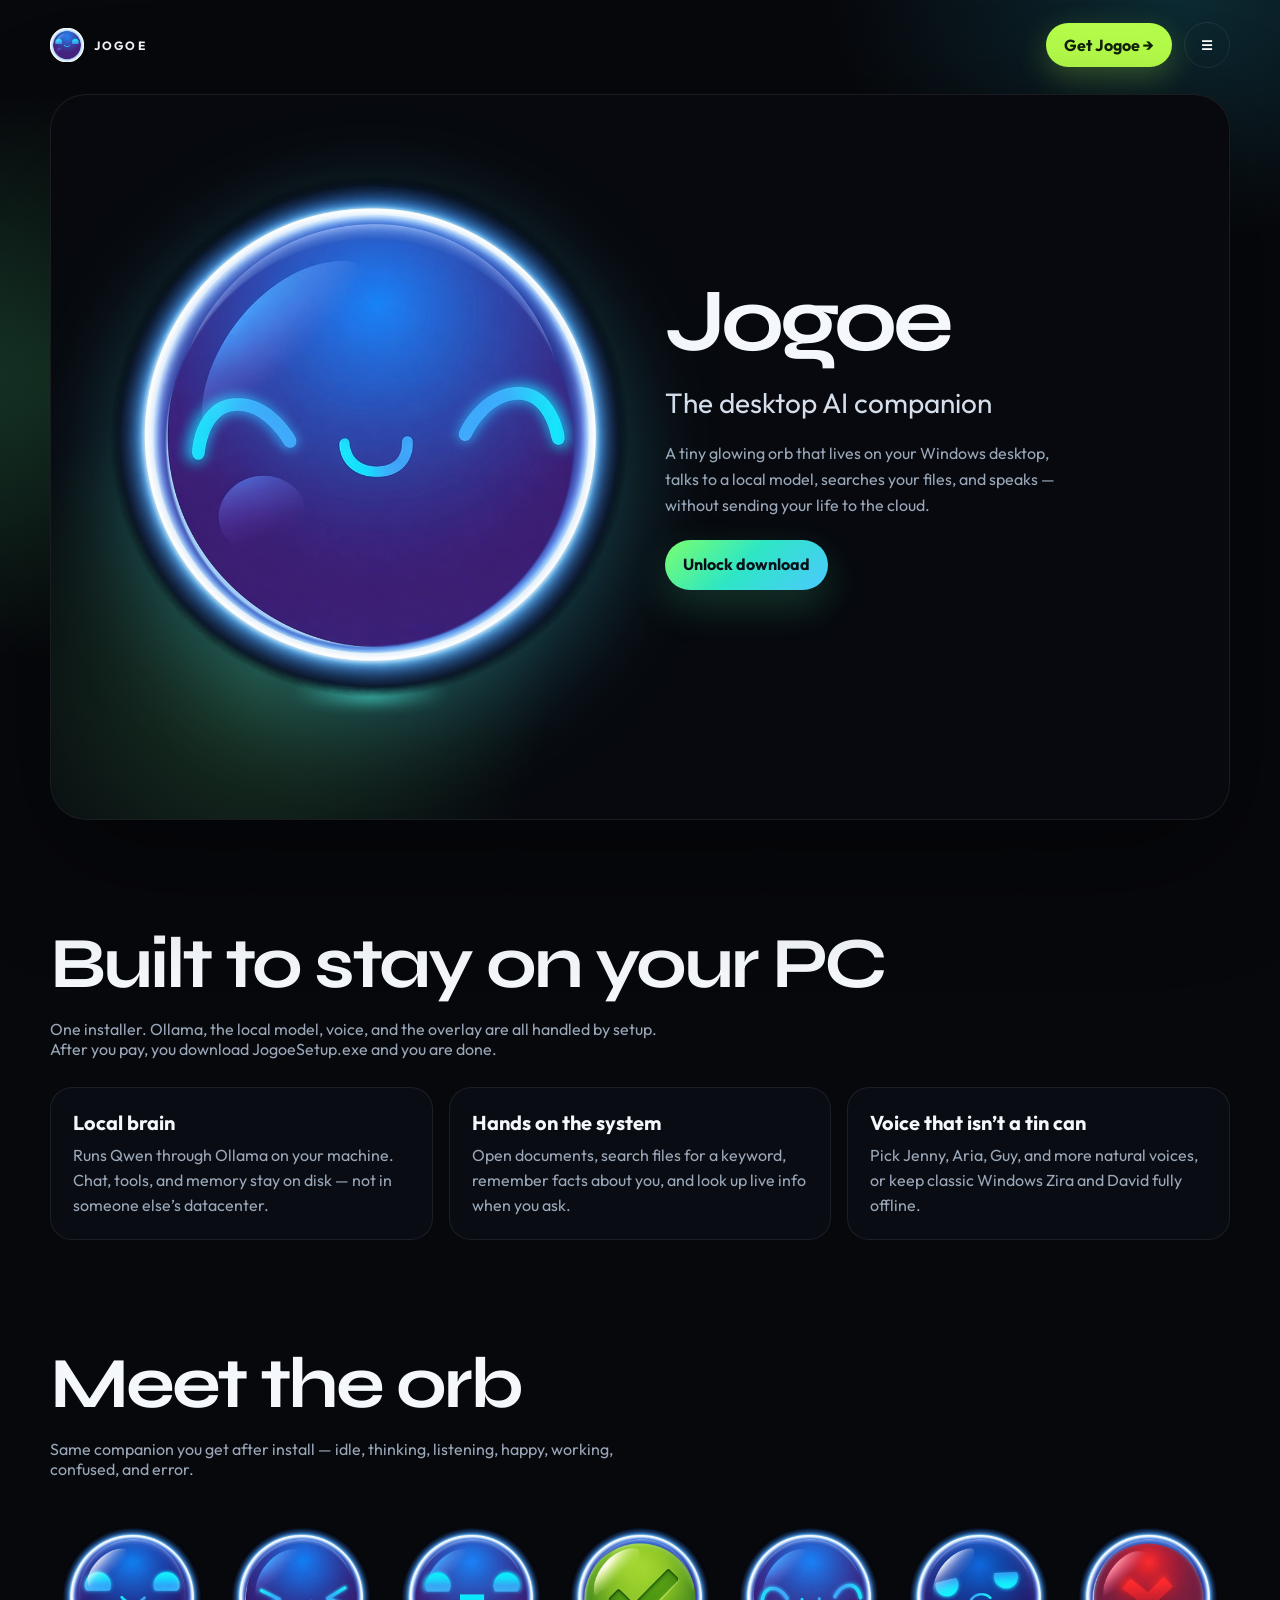
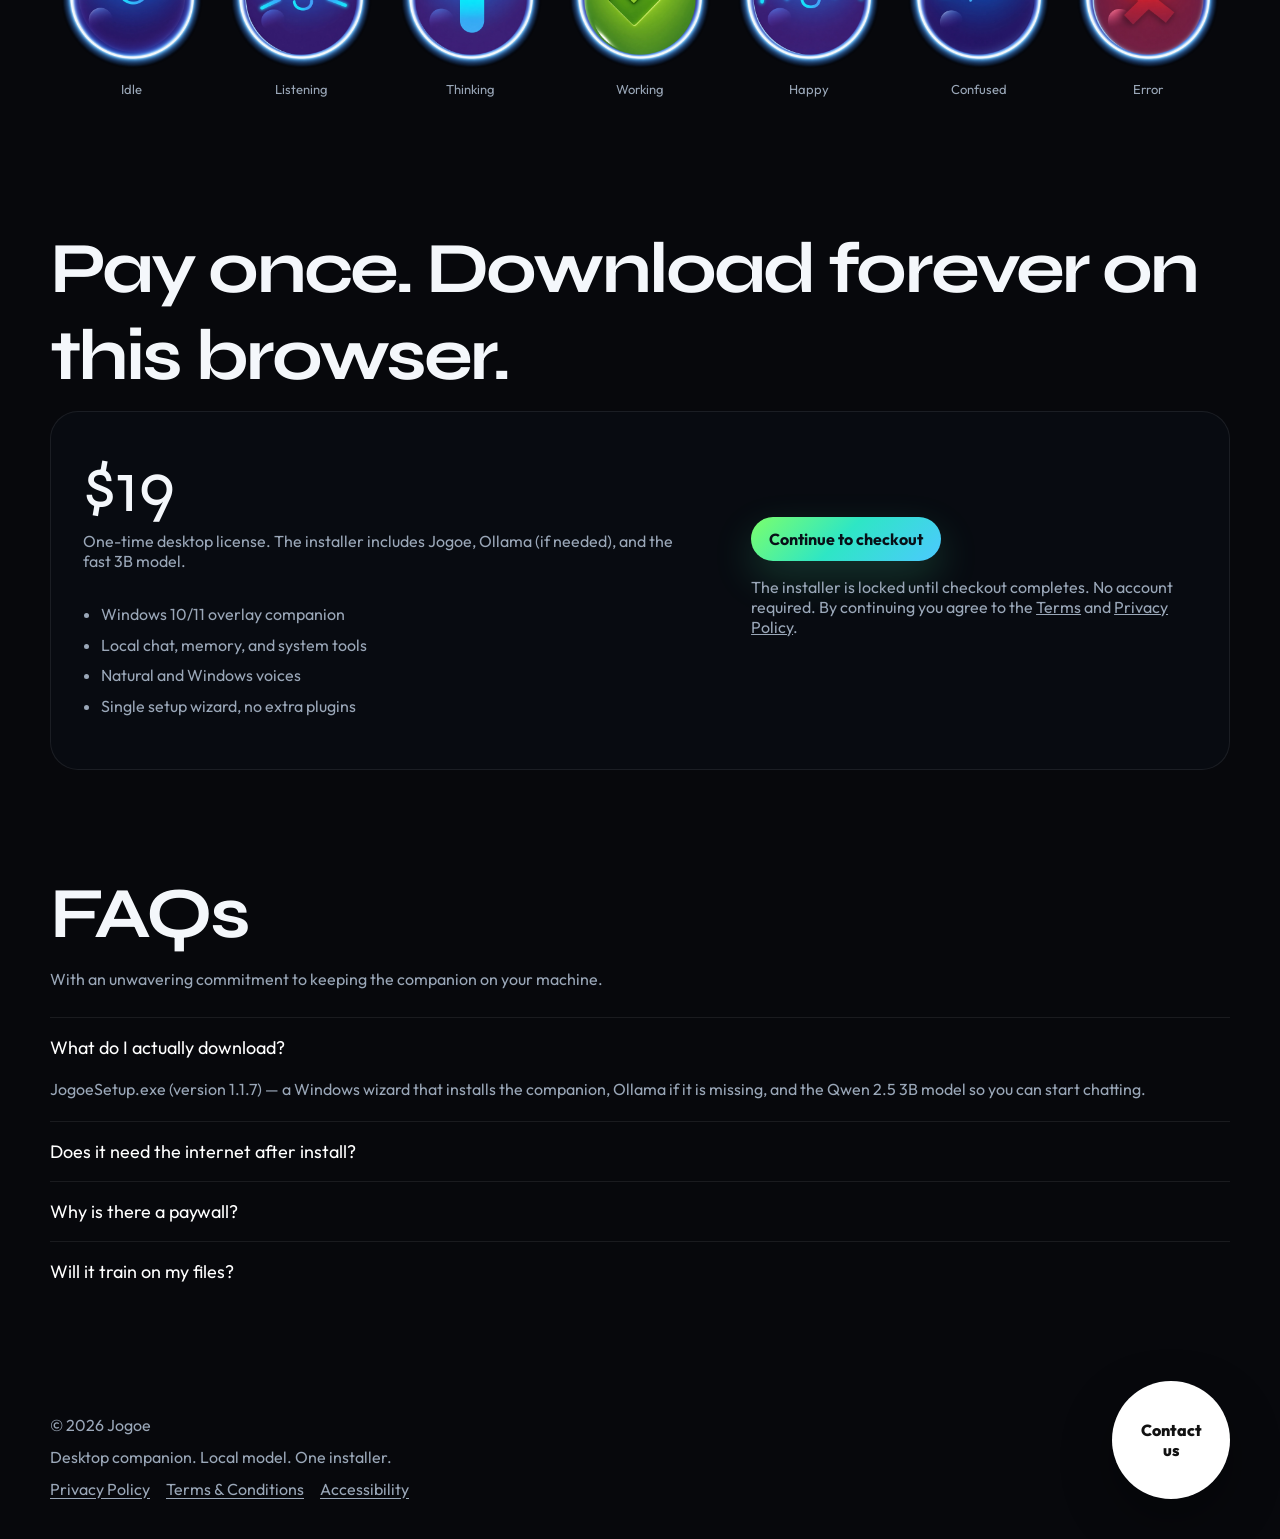
==== commit f66153ad: "Publish the 1.1.7 installer and add privacy, terms, and accessibility pages." ====
--- a/index.html
+++ b/index.html
@@ -4,6 +4,7 @@
   <meta charset="utf-8">
   <meta name="viewport" content="width=device-width, initial-scale=1, viewport-fit=cover">
   <title>Jogoe — your desktop AI companion</title>
+  <meta name="description" content="Jogoe is a Windows desktop AI companion that chats locally, remembers you, searches files, and can look things up online when you ask.">
   <link rel="icon" href="assets/jogoe.ico">
   <link rel="preconnect" href="https://fonts.googleapis.com">
   <link rel="preconnect" href="https://fonts.gstatic.com" crossorigin>
@@ -11,39 +12,43 @@
   <link rel="stylesheet" href="css/style.css">
 </head>
 <body>
+  <a class="skip-link" href="#main">Skip to main content</a>
   <div class="wrap">
     <header class="nav">
       <a class="brand" href="index.html">
-        <img src="assets/app_icon.png" alt="">
+        <img src="assets/app_icon.png" alt="Jogoe">
         JOGOE
       </a>
       <div class="nav-actions">
         <a class="btn btn-market" href="#pricing" data-pay data-pay-label>Get Jogoe →</a>
-        <button class="btn btn-menu" type="button" data-menu aria-label="Menu">☰</button>
+        <button class="btn btn-menu" type="button" data-menu aria-label="Open menu" aria-expanded="false" aria-controls="site-menu">☰</button>
       </div>
     </header>
-    <nav class="drawer" data-drawer>
+    <nav class="drawer" id="site-menu" data-drawer aria-label="Site">
       <a href="#features">Features</a>
       <a href="#companion">The orb</a>
       <a href="#pricing">Pricing</a>
       <a href="#faqs">FAQs</a>
       <a href="checkout.html">Buy & download</a>
+      <a href="privacy.html">Privacy</a>
+      <a href="terms.html">Terms</a>
+      <a href="accessibility.html">Accessibility</a>
     </nav>
   </div>
 
   <div class="wrap">
-    <section class="stage">
+    <section class="stage" aria-label="Introduction">
       <div class="hero">
         <div class="orb-wrap" data-hero-orb>
           <div class="hero-orb-track">
-            <div class="orb-stage" data-gaze>
+            <div class="orb-stage">
               <picture>
                 <source srcset="assets/faces/happy.webp" type="image/webp">
                 <img class="hero-orb" src="assets/faces/happy.png" alt="Jogoe, a glowing blue companion orb" width="3840" height="3840">
               </picture>
             </div>
           </div>
-          <div class="ground-glow"></div>
+          <div class="ground-glow" aria-hidden="true"></div>
         </div>
         <div class="copy">
           <h1>Jogoe</h1>
@@ -57,7 +62,7 @@
     </section>
   </div>
 
-  <main class="wrap">
+  <main class="wrap" id="main">
     <section class="section" id="features">
       <h2>Built to stay on your PC</h2>
       <p class="lede">One installer. Ollama, the local model, voice, and the overlay are all handled by setup. After you pay, you download JogoeSetup.exe and you are done.</p>
@@ -68,7 +73,7 @@
         </article>
         <article class="card">
           <h3>Hands on the system</h3>
-          <p>Search files, measure folders, open apps, check CPU and RAM, set volume, and send mail if you configure it.</p>
+          <p>Open documents, search files for a keyword, remember facts about you, and look up live info when you ask.</p>
         </article>
         <article class="card">
           <h3>Voice that isn’t a tin can</h3>
@@ -81,43 +86,43 @@
       <h2>Meet the orb</h2>
       <p class="lede">Same companion you get after install — idle, thinking, listening, happy, working, confused, and error.</p>
       <div class="faces">
-        <figure class="face face-idle" tabindex="0">
-          <div class="orb-stage" data-gaze>
+        <figure class="face face-idle">
+          <div class="orb-stage">
             <picture><source srcset="assets/faces/idle.webp" type="image/webp"><img src="assets/faces/idle.png" alt="Idle Jogoe" width="3840" height="3840"></picture>
           </div>
           <figcaption>Idle</figcaption>
         </figure>
-        <figure class="face face-listening" tabindex="0">
-          <div class="orb-stage" data-gaze>
+        <figure class="face face-listening">
+          <div class="orb-stage">
             <picture><source srcset="assets/faces/listening.webp" type="image/webp"><img src="assets/faces/listening.png" alt="Listening Jogoe" width="3840" height="3840"></picture>
           </div>
           <figcaption>Listening</figcaption>
         </figure>
-        <figure class="face face-thinking" tabindex="0">
-          <div class="orb-stage" data-gaze>
+        <figure class="face face-thinking">
+          <div class="orb-stage">
             <picture><source srcset="assets/faces/thinking.webp" type="image/webp"><img src="assets/faces/thinking.png" alt="Thinking Jogoe" width="3840" height="3840"></picture>
           </div>
           <figcaption>Thinking</figcaption>
         </figure>
-        <figure class="face face-working" tabindex="0">
+        <figure class="face face-working">
           <div class="orb-stage">
             <picture><source srcset="assets/faces/working.webp" type="image/webp"><img src="assets/faces/working.png" alt="Working Jogoe" width="3840" height="3840"></picture>
           </div>
           <figcaption>Working</figcaption>
         </figure>
-        <figure class="face face-happy" tabindex="0">
-          <div class="orb-stage" data-gaze>
+        <figure class="face face-happy">
+          <div class="orb-stage">
             <picture><source srcset="assets/faces/happy.webp" type="image/webp"><img src="assets/faces/happy.png" alt="Happy Jogoe" width="3840" height="3840"></picture>
           </div>
           <figcaption>Happy</figcaption>
         </figure>
-        <figure class="face face-confused" tabindex="0">
-          <div class="orb-stage" data-gaze>
+        <figure class="face face-confused">
+          <div class="orb-stage">
             <picture><source srcset="assets/faces/confused.webp" type="image/webp"><img src="assets/faces/confused.png" alt="Confused Jogoe" width="3840" height="3840"></picture>
           </div>
           <figcaption>Confused</figcaption>
         </figure>
-        <figure class="face face-error" tabindex="0">
+        <figure class="face face-error">
           <div class="orb-stage">
             <picture><source srcset="assets/faces/error.webp" type="image/webp"><img src="assets/faces/error.png" alt="Error Jogoe" width="3840" height="3840"></picture>
           </div>
@@ -134,14 +139,14 @@
           <p class="lede">One-time desktop license. The installer includes Jogoe, Ollama (if needed), and the fast 3B model.</p>
           <ul>
             <li>Windows 10/11 overlay companion</li>
-            <li>Local chat + system tools</li>
+            <li>Local chat, memory, and system tools</li>
             <li>Natural and Windows voices</li>
             <li>Single setup wizard, no extra plugins</li>
           </ul>
         </div>
         <div>
           <a class="btn btn-grad" href="checkout.html" data-pay>Continue to checkout</a>
-          <p class="lede" style="margin-top:16px">The installer is locked until checkout completes. No account required.</p>
+          <p class="lede" style="margin-top:16px">The installer is locked until checkout completes. No account required. By continuing you agree to the <a href="terms.html">Terms</a> and <a href="privacy.html">Privacy Policy</a>.</p>
         </div>
       </div>
     </section>
@@ -150,27 +155,32 @@
       <h2>FAQs</h2>
       <p class="lede">With an unwavering commitment to keeping the companion on your machine.</p>
       <div class="faq-item open">
-        <button type="button">What do I actually download?</button>
-        <div class="answer">JogoeSetup.exe — a Windows wizard that installs the companion, Ollama if it is missing, and the Qwen 2.5 3B model so you can start chatting.</div>
+        <button type="button" id="faq-btn-1" aria-expanded="true" aria-controls="faq-1">What do I actually download?</button>
+        <div class="answer" id="faq-1">JogoeSetup.exe (version 1.1.7) — a Windows wizard that installs the companion, Ollama if it is missing, and the Qwen 2.5 3B model so you can start chatting.</div>
       </div>
       <div class="faq-item">
-        <button type="button">Does it need the internet after install?</button>
-        <div class="answer">Chat and tools run locally. Natural voices use Microsoft neural speech and need a connection. Zira and David work offline.</div>
+        <button type="button" id="faq-btn-2" aria-expanded="false" aria-controls="faq-2">Does it need the internet after install?</button>
+        <div class="answer" id="faq-2" hidden>Chat, memory, and most tools run locally. If you ask for live info, Jogoe can look it up online. Natural voices use Microsoft neural speech and need a connection. Zira and David work offline.</div>
       </div>
       <div class="faq-item">
-        <button type="button">Why is there a paywall?</button>
-        <div class="answer">The installer is a paid desktop license. Checkout unlocks the file in this browser. Paste a Stripe Payment Link in js/paywall.js when you want live card charges.</div>
+        <button type="button" id="faq-btn-3" aria-expanded="false" aria-controls="faq-3">Why is there a paywall?</button>
+        <div class="answer" id="faq-3" hidden>The installer is a paid desktop license. Checkout unlocks the file in this browser. Paste a Stripe Payment Link in js/paywall.js when you want live card charges.</div>
       </div>
       <div class="faq-item">
-        <button type="button">Will it train on my files?</button>
-        <div class="answer">No. Jogoe reads folders you ask about and talks to the local Ollama model on your PC.</div>
+        <button type="button" id="faq-btn-4" aria-expanded="false" aria-controls="faq-4">Will it train on my files?</button>
+        <div class="answer" id="faq-4" hidden>No. Jogoe reads folders you ask about, stores memory you choose on your PC, and talks to the local Ollama model. See the <a href="privacy.html">Privacy Policy</a> for details.</div>
       </div>
     </section>
 
     <footer class="footer">
-      <div>
+      <div class="footer-meta">
         <div>© <span data-year></span> Jogoe</div>
         <div>Desktop companion. Local model. One installer.</div>
+        <nav class="legal-nav" aria-label="Legal">
+          <a href="privacy.html">Privacy Policy</a>
+          <a href="terms.html">Terms &amp; Conditions</a>
+          <a href="accessibility.html">Accessibility</a>
+        </nav>
       </div>
       <a class="contact-bubble" href="mailto:hello@jogoe.app">Contact<br>us</a>
     </footer>
--- a/css/style.css
+++ b/css/style.css
@@ -15,6 +15,36 @@
   scroll-behavior: smooth;
   -webkit-text-size-adjust: 100%;
   text-size-adjust: 100%;
+}
+
+.skip-link {
+  position: absolute;
+  left: 16px;
+  top: 12px;
+  z-index: 1000;
+  background: #fff;
+  color: #111;
+  padding: 10px 16px;
+  border-radius: 999px;
+  font-weight: 700;
+  text-decoration: none;
+  transform: translateY(-180%);
+}
+.skip-link:focus,
+.skip-link:focus-visible {
+  transform: none;
+}
+
+:focus-visible {
+  outline: 3px solid var(--cyan);
+  outline-offset: 3px;
+}
+.btn:focus-visible,
+.drawer a:focus-visible,
+.legal-nav a:focus-visible {
+  outline: 3px solid #081018;
+  outline-offset: 3px;
+  box-shadow: 0 0 0 6px var(--cyan);
 }
 body {
   margin: 0;
@@ -206,6 +236,12 @@
 }
 
 .section { padding: 20px 0 80px; }
+.page-title {
+  font-family: "Syne", sans-serif;
+  font-size: clamp(36px, 6vw, 72px);
+  letter-spacing: -0.04em;
+  margin: 0 0 12px;
+}
 .section h2 {
   font-family: "Syne", sans-serif;
   font-size: clamp(36px, 6vw, 72px);
@@ -261,76 +297,8 @@
 .faces figcaption { color: var(--muted); font-size: 13px; margin-top: 8px; }
 
 .face { position: relative; }
-.face:focus-within .orb-stage,
-.face.is-looking .orb-stage {
+.face:focus-within .orb-stage {
   transform: translateY(-12px) scale(1.14);
-}
-
-.gaze {
-  position: absolute;
-  inset: 0;
-  pointer-events: none;
-  z-index: 4;
-  opacity: 0;
-  transition: opacity 0.12s ease;
-  clip-path: circle(39% at 50% 50%);
-}
-[data-gaze]:hover .gaze,
-[data-gaze]:focus-within .gaze,
-[data-gaze].is-looking .gaze,
-.face:hover .gaze,
-.face:focus-within .gaze,
-.orb-wrap:hover .gaze {
-  opacity: 1;
-}
-.gaze .eye {
-  position: absolute;
-  top: 45.8%;
-  width: 15%;
-  height: 17.5%;
-  border-radius: 50%;
-  background:
-    radial-gradient(circle at 34% 30%, #f3ffff 0 16%, #7cf4ff 28%, #148ad4 52%, #08275c 78%);
-  box-shadow:
-    0 0 14px rgba(90, 240, 255, 0.7),
-    inset 0 0 0 2px rgba(180, 255, 255, 0.85);
-  overflow: hidden;
-  transform: scaleY(0.1);
-  transform-origin: 50% 55%;
-  transition: transform 0.18s cubic-bezier(0.2, 1.3, 0.32, 1);
-}
-.gaze .eye.left { left: 29.5%; }
-.gaze .eye.right { left: 55%; }
-[data-gaze]:hover .gaze .eye,
-[data-gaze]:focus-within .gaze .eye,
-[data-gaze].is-looking .gaze .eye,
-.face:hover .gaze .eye,
-.face:focus-within .gaze .eye,
-.orb-wrap:hover .gaze .eye {
-  transform: scaleY(1);
-}
-.gaze .pupil {
-  position: absolute;
-  left: 50%;
-  top: 54%;
-  width: 46%;
-  height: 46%;
-  margin: -23% 0 0 -23%;
-  border-radius: 50%;
-  background:
-    radial-gradient(circle at 32% 28%, #f4ffff 0 18%, #04101f 42%, #02060d 70%);
-  box-shadow: 0 0 8px rgba(62, 224, 255, 0.55);
-  transition: transform 0.07s linear;
-}
-.gaze .pupil::after {
-  content: "";
-  position: absolute;
-  left: 22%;
-  top: 18%;
-  width: 28%;
-  height: 28%;
-  border-radius: 50%;
-  background: rgba(255, 255, 255, 0.85);
 }
 
 .checkout-stage {
@@ -385,8 +353,51 @@
   display: flex;
   justify-content: space-between;
   align-items: end;
+  gap: 24px;
   padding-bottom: 40px;
   color: var(--muted);
+}
+.footer-meta { display: grid; gap: 12px; }
+.legal-nav {
+  display: flex;
+  flex-wrap: wrap;
+  gap: 8px 16px;
+}
+.legal-nav a {
+  color: var(--muted);
+  text-decoration: underline;
+  text-underline-offset: 3px;
+}
+.legal-nav a:hover,
+.legal-nav a:focus-visible {
+  color: #fff;
+}
+
+.legal-page { max-width: 760px; }
+.legal-page h1 {
+  font-family: "Syne", sans-serif;
+  font-size: clamp(36px, 6vw, 64px);
+  letter-spacing: -0.04em;
+  margin: 0 0 10px;
+}
+.legal-page h2 {
+  font-size: 22px;
+  margin: 32px 0 10px;
+}
+.legal-page p,
+.legal-page li {
+  color: var(--muted);
+  line-height: 1.7;
+}
+.legal-page a {
+  color: var(--mint);
+  text-decoration: underline;
+  text-underline-offset: 3px;
+}
+.legal-updated {
+  color: var(--muted);
+  margin: 0 0 28px;
+  font-size: 14px;
 }
 .contact-bubble {
   width: 118px;
@@ -420,7 +431,15 @@
   min-width: 220px;
 }
 .drawer.open { display: grid; gap: 10px; }
-.drawer a { text-decoration: none; color: #fff; }
+.drawer a {
+  text-decoration: none;
+  color: #fff;
+  min-height: 44px;
+  display: flex;
+  align-items: center;
+  padding: 4px 8px;
+  border-radius: 10px;
+}
 
 .form {
   display: grid;
@@ -500,7 +519,6 @@
     padding: 8px 0 20px;
   }
   .orb-wrap .orb-stage { width: min(280px, 72vw); }
-  .orb-wrap.is-looking .orb-stage { transform: scale(1.04); }
   .ground-glow { bottom: 18px; width: 160px; }
   .stage { border-radius: 24px; margin: 12px auto 48px; }
   .section { padding: 12px 0 56px; }
@@ -515,6 +533,7 @@
     gap: 24px;
     text-align: center;
   }
+  .legal-nav { justify-content: center; }
   .contact-bubble { width: 96px; height: 96px; }
   .row { grid-template-columns: 1fr; }
   .nav { padding: 14px 0 8px; gap: 10px; }
@@ -536,8 +555,20 @@
 }
 
 @media (prefers-reduced-motion: reduce) {
+  html { scroll-behavior: auto; }
   *, *::before, *::after {
     animation: none !important;
     transition: none !important;
   }
 }
+
+@media (prefers-contrast: more) {
+  :root {
+    --muted: #d7e2ee;
+    --line: rgba(255, 255, 255, 0.45);
+  }
+  body { background: #000; }
+  .card, .price-box, .download-panel, .drawer {
+    border-color: #fff;
+  }
+}
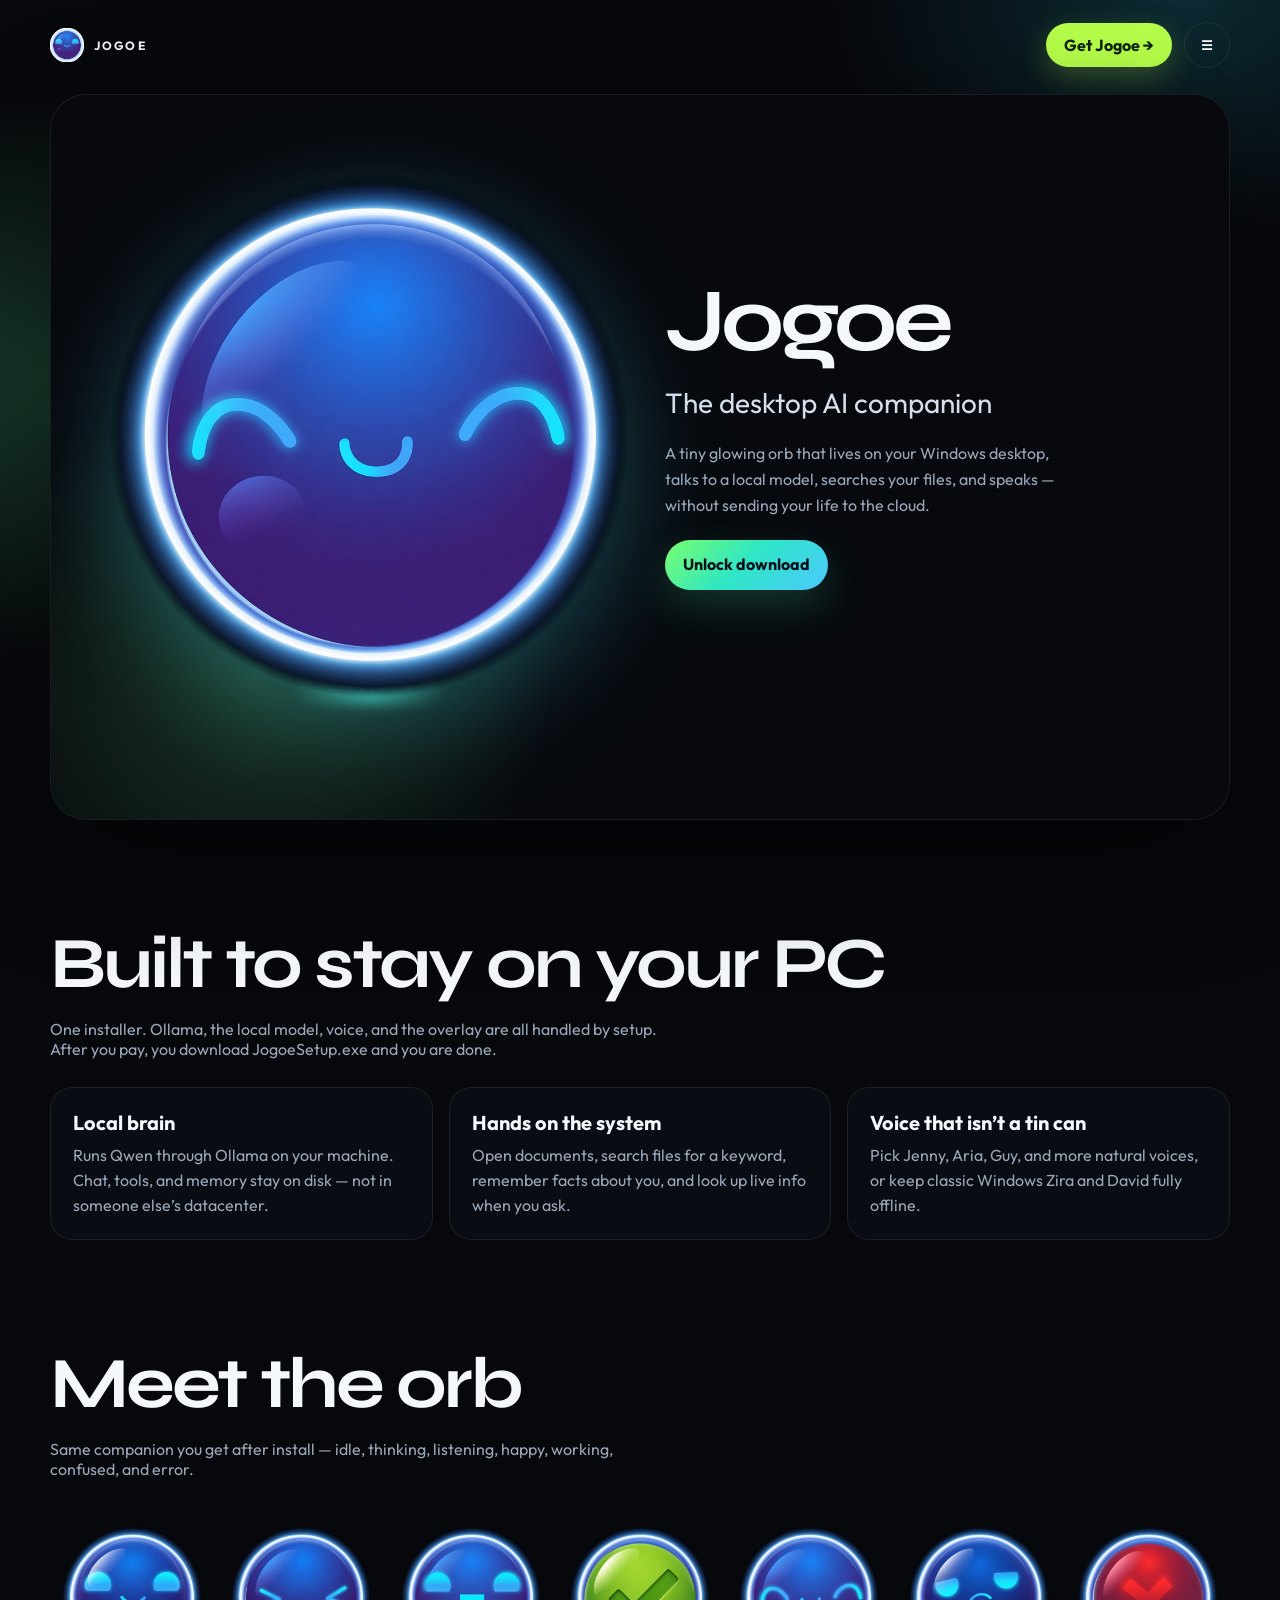
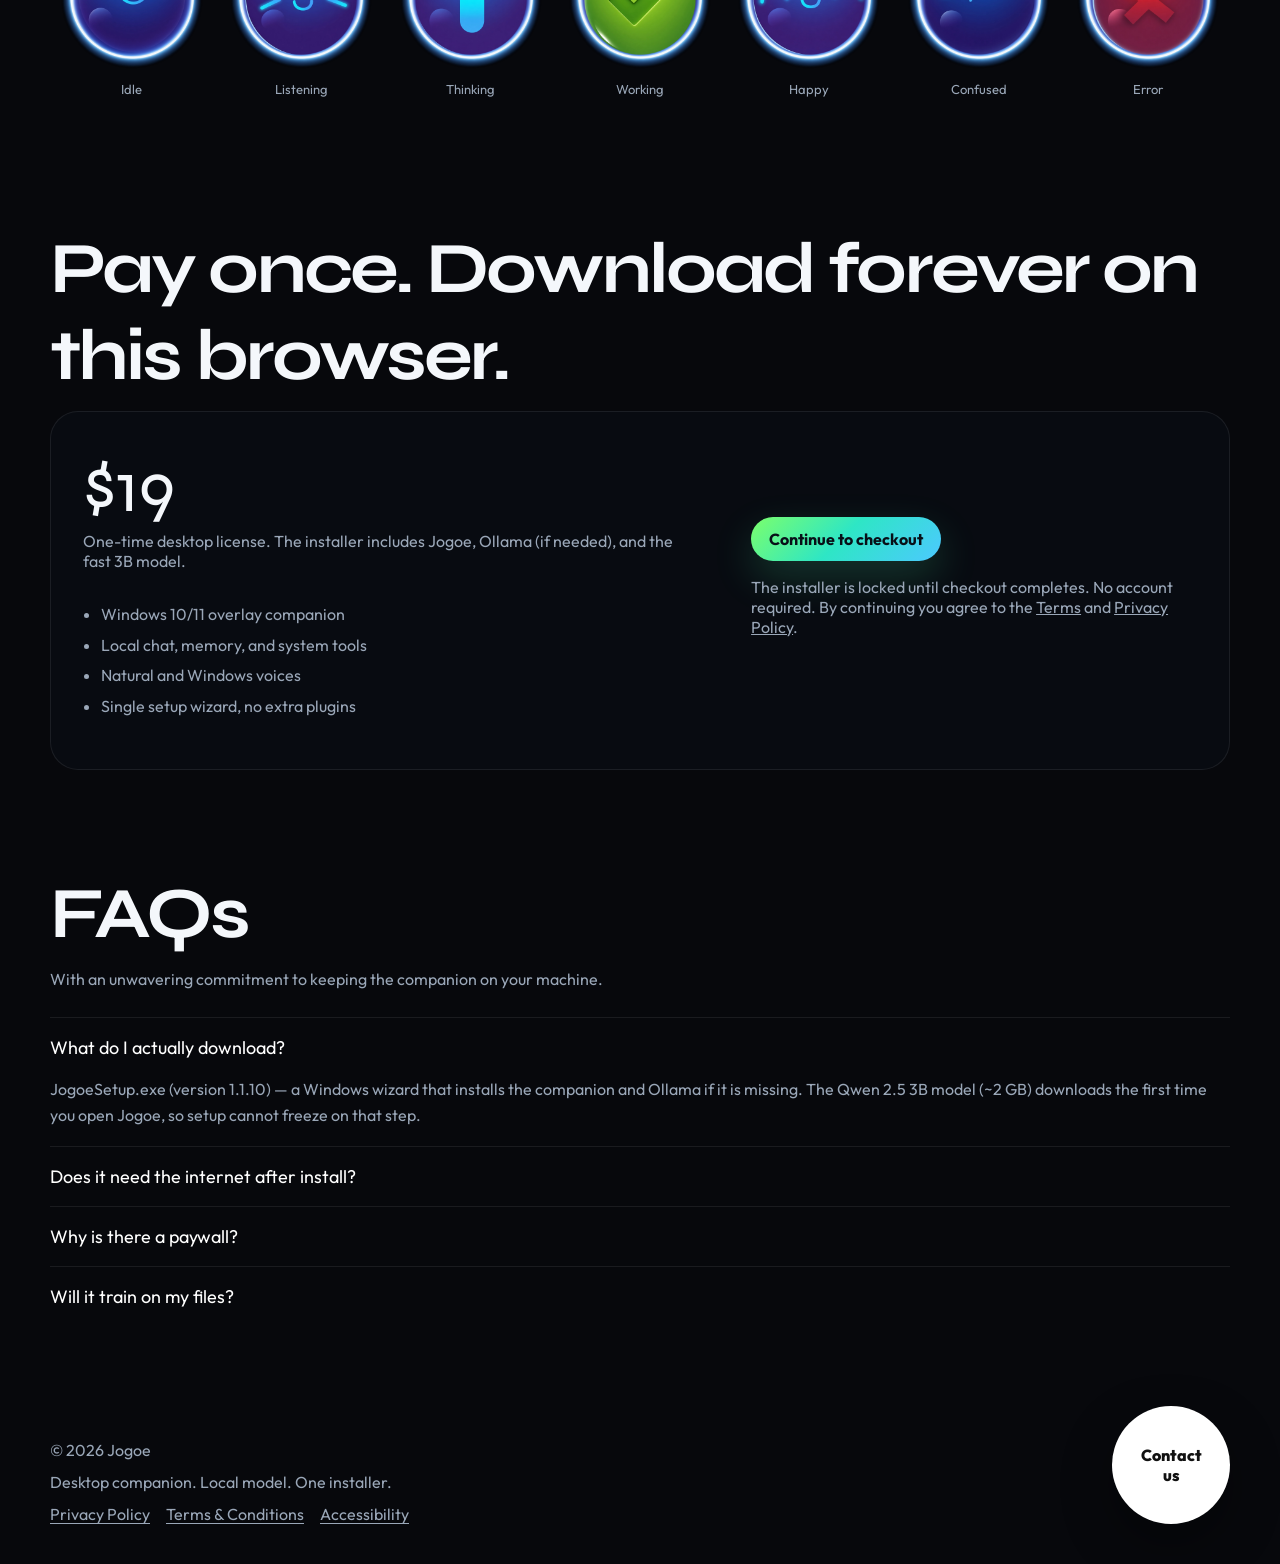
==== commit 764fb80d: "Publish the Jogoe 1.1.10 installer on the download site." ====
--- a/index.html
+++ b/index.html
@@ -156,7 +156,7 @@
       <p class="lede">With an unwavering commitment to keeping the companion on your machine.</p>
       <div class="faq-item open">
         <button type="button" id="faq-btn-1" aria-expanded="true" aria-controls="faq-1">What do I actually download?</button>
-        <div class="answer" id="faq-1">JogoeSetup.exe (version 1.1.7) — a Windows wizard that installs the companion, Ollama if it is missing, and the Qwen 2.5 3B model so you can start chatting.</div>
+        <div class="answer" id="faq-1">JogoeSetup.exe (version 1.1.10) — a Windows wizard that installs the companion and Ollama if it is missing. The Qwen 2.5 3B model (~2 GB) downloads the first time you open Jogoe, so setup cannot freeze on that step.</div>
       </div>
       <div class="faq-item">
         <button type="button" id="faq-btn-2" aria-expanded="false" aria-controls="faq-2">Does it need the internet after install?</button>
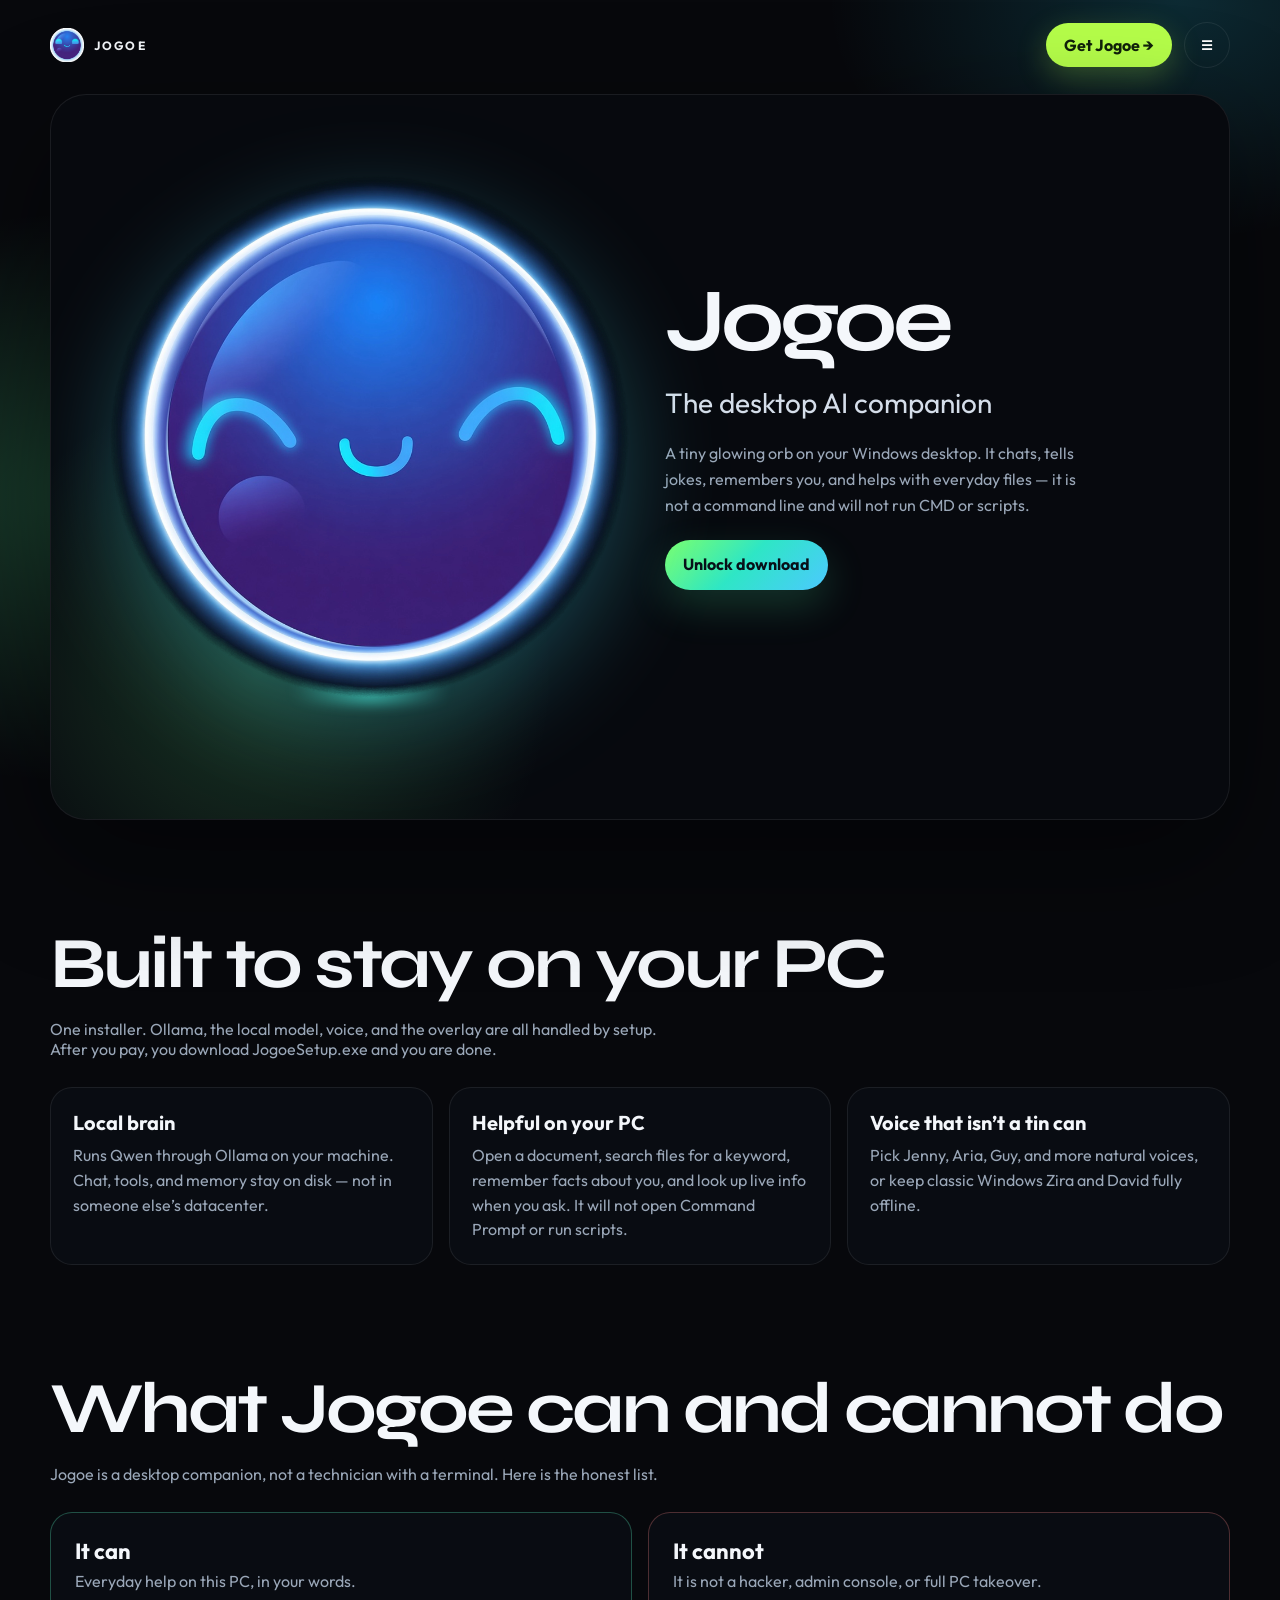
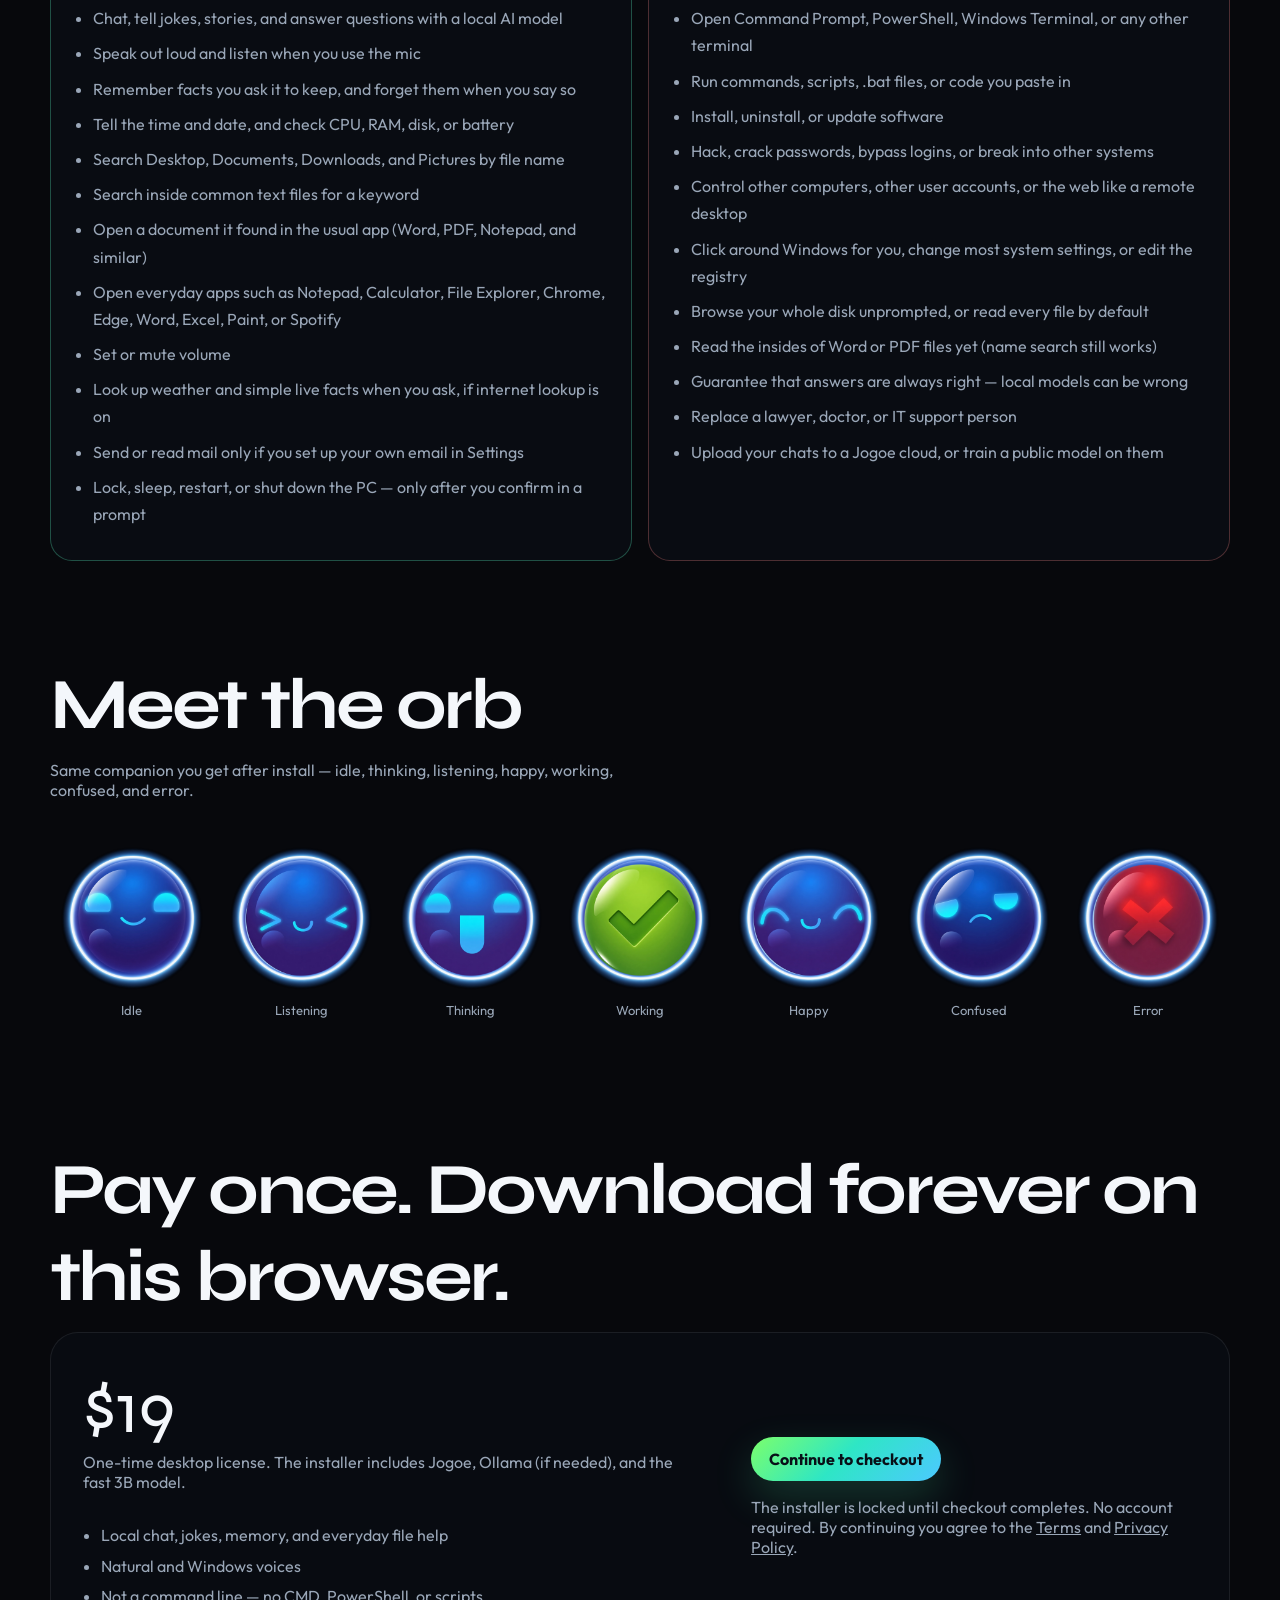
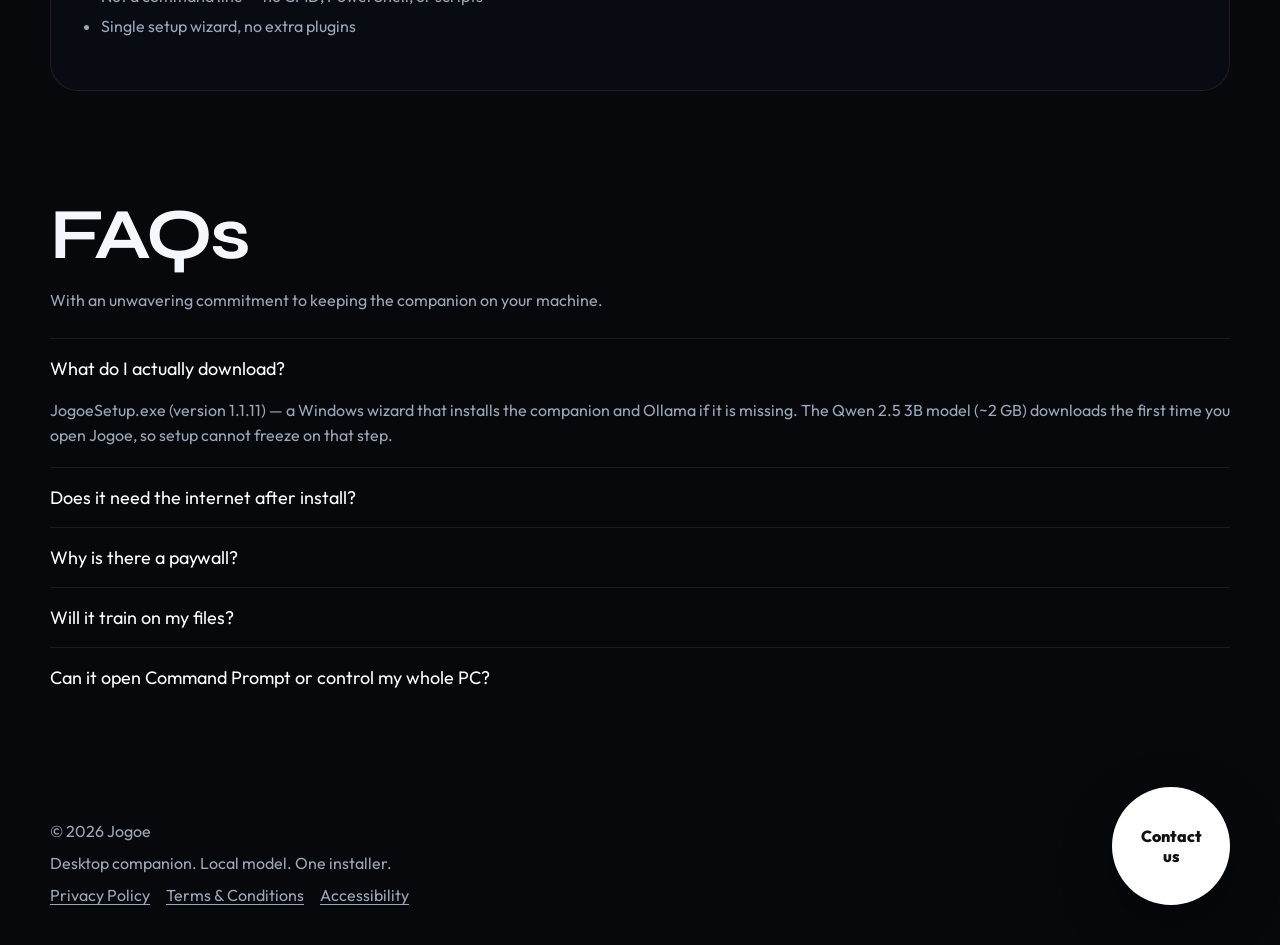
==== commit fea10a00: "Spell out what Jogoe can and cannot do on the site and in the terms." ====
--- a/index.html
+++ b/index.html
@@ -26,6 +26,7 @@
     </header>
     <nav class="drawer" id="site-menu" data-drawer aria-label="Site">
       <a href="#features">Features</a>
+      <a href="#limits">What it can do</a>
       <a href="#companion">The orb</a>
       <a href="#pricing">Pricing</a>
       <a href="#faqs">FAQs</a>
@@ -53,7 +54,7 @@
         <div class="copy">
           <h1>Jogoe</h1>
           <p class="kicker">The desktop AI companion</p>
-          <p>A tiny glowing orb that lives on your Windows desktop, talks to a local model, searches your files, and speaks — without sending your life to the cloud.</p>
+          <p>A tiny glowing orb on your Windows desktop. It chats, tells jokes, remembers you, and helps with everyday files — it is not a command line and will not run CMD or scripts.</p>
           <p style="margin-top:22px">
             <a class="btn btn-grad" href="checkout.html" data-pay>Unlock download</a>
           </p>
@@ -72,12 +73,54 @@
           <p>Runs Qwen through Ollama on your machine. Chat, tools, and memory stay on disk — not in someone else’s datacenter.</p>
         </article>
         <article class="card">
-          <h3>Hands on the system</h3>
-          <p>Open documents, search files for a keyword, remember facts about you, and look up live info when you ask.</p>
+          <h3>Helpful on your PC</h3>
+          <p>Open a document, search files for a keyword, remember facts about you, and look up live info when you ask. It will not open Command Prompt or run scripts.</p>
         </article>
         <article class="card">
           <h3>Voice that isn’t a tin can</h3>
           <p>Pick Jenny, Aria, Guy, and more natural voices, or keep classic Windows Zira and David fully offline.</p>
+        </article>
+      </div>
+    </section>
+
+    <section class="section" id="limits">
+      <h2>What Jogoe can and cannot do</h2>
+      <p class="lede">Jogoe is a desktop companion, not a technician with a terminal. Here is the honest list.</p>
+      <div class="limits">
+        <article class="limits-card can">
+          <h3>It can</h3>
+          <p class="lede">Everyday help on this PC, in your words.</p>
+          <ul>
+            <li>Chat, tell jokes, stories, and answer questions with a local AI model</li>
+            <li>Speak out loud and listen when you use the mic</li>
+            <li>Remember facts you ask it to keep, and forget them when you say so</li>
+            <li>Tell the time and date, and check CPU, RAM, disk, or battery</li>
+            <li>Search Desktop, Documents, Downloads, and Pictures by file name</li>
+            <li>Search inside common text files for a keyword</li>
+            <li>Open a document it found in the usual app (Word, PDF, Notepad, and similar)</li>
+            <li>Open everyday apps such as Notepad, Calculator, File Explorer, Chrome, Edge, Word, Excel, Paint, or Spotify</li>
+            <li>Set or mute volume</li>
+            <li>Look up weather and simple live facts when you ask, if internet lookup is on</li>
+            <li>Send or read mail only if you set up your own email in Settings</li>
+            <li>Lock, sleep, restart, or shut down the PC — only after you confirm in a prompt</li>
+          </ul>
+        </article>
+        <article class="limits-card cannot">
+          <h3>It cannot</h3>
+          <p class="lede">It is not a hacker, admin console, or full PC takeover.</p>
+          <ul>
+            <li>Open Command Prompt, PowerShell, Windows Terminal, or any other terminal</li>
+            <li>Run commands, scripts, .bat files, or code you paste in</li>
+            <li>Install, uninstall, or update software</li>
+            <li>Hack, crack passwords, bypass logins, or break into other systems</li>
+            <li>Control other computers, other user accounts, or the web like a remote desktop</li>
+            <li>Click around Windows for you, change most system settings, or edit the registry</li>
+            <li>Browse your whole disk unprompted, or read every file by default</li>
+            <li>Read the insides of Word or PDF files yet (name search still works)</li>
+            <li>Guarantee that answers are always right — local models can be wrong</li>
+            <li>Replace a lawyer, doctor, or IT support person</li>
+            <li>Upload your chats to a Jogoe cloud, or train a public model on them</li>
+          </ul>
         </article>
       </div>
     </section>
@@ -138,9 +181,9 @@
           <p class="amount">$19</p>
           <p class="lede">One-time desktop license. The installer includes Jogoe, Ollama (if needed), and the fast 3B model.</p>
           <ul>
-            <li>Windows 10/11 overlay companion</li>
-            <li>Local chat, memory, and system tools</li>
+            <li>Local chat, jokes, memory, and everyday file help</li>
             <li>Natural and Windows voices</li>
+            <li>Not a command line — no CMD, PowerShell, or scripts</li>
             <li>Single setup wizard, no extra plugins</li>
           </ul>
         </div>
@@ -156,7 +199,7 @@
       <p class="lede">With an unwavering commitment to keeping the companion on your machine.</p>
       <div class="faq-item open">
         <button type="button" id="faq-btn-1" aria-expanded="true" aria-controls="faq-1">What do I actually download?</button>
-        <div class="answer" id="faq-1">JogoeSetup.exe (version 1.1.10) — a Windows wizard that installs the companion and Ollama if it is missing. The Qwen 2.5 3B model (~2 GB) downloads the first time you open Jogoe, so setup cannot freeze on that step.</div>
+        <div class="answer" id="faq-1">JogoeSetup.exe (version 1.1.11) — a Windows wizard that installs the companion and Ollama if it is missing. The Qwen 2.5 3B model (~2 GB) downloads the first time you open Jogoe, so setup cannot freeze on that step.</div>
       </div>
       <div class="faq-item">
         <button type="button" id="faq-btn-2" aria-expanded="false" aria-controls="faq-2">Does it need the internet after install?</button>
@@ -169,6 +212,10 @@
       <div class="faq-item">
         <button type="button" id="faq-btn-4" aria-expanded="false" aria-controls="faq-4">Will it train on my files?</button>
         <div class="answer" id="faq-4" hidden>No. Jogoe reads folders you ask about, stores memory you choose on your PC, and talks to the local Ollama model. See the <a href="privacy.html">Privacy Policy</a> for details.</div>
+      </div>
+      <div class="faq-item">
+        <button type="button" id="faq-btn-5" aria-expanded="false" aria-controls="faq-5">Can it open Command Prompt or control my whole PC?</button>
+        <div class="answer" id="faq-5" hidden>No. Jogoe will not open CMD, PowerShell, or a terminal, and it will not run scripts or arbitrary commands. It can chat, tell jokes, open documents, search files, and launch everyday apps like Notepad. Shut down and restart need your confirmation. The full list is on this page under <a href="#limits">What Jogoe can and cannot do</a> and in the <a href="terms.html">Terms</a>.</div>
       </div>
     </section>
 
--- a/css/style.css
+++ b/css/style.css
@@ -265,6 +265,29 @@
 .card h3 { margin: 0 0 8px; font-size: 20px; }
 .card p { margin: 0; color: var(--muted); line-height: 1.55; }
 
+.limits {
+  display: grid;
+  grid-template-columns: 1fr 1fr;
+  gap: 16px;
+}
+.limits-card {
+  background: rgba(10, 14, 20, 0.82);
+  border: 1px solid var(--line);
+  border-radius: 22px;
+  padding: 24px;
+}
+.limits-card h3 { margin: 0 0 6px; font-size: 22px; }
+.limits-card .lede { margin-bottom: 14px; }
+.limits-card.can { border-color: rgba(94, 255, 200, 0.28); }
+.limits-card.cannot { border-color: rgba(255, 132, 132, 0.28); }
+.limits-card ul {
+  margin: 0;
+  padding-left: 18px;
+  color: var(--muted);
+  line-height: 1.7;
+}
+.limits-card li { margin: 0 0 8px; }
+
 .faces {
   display: grid;
   grid-template-columns: repeat(7, minmax(0, 1fr));
@@ -500,7 +523,7 @@
 }
 
 @media (max-width: 860px) {
-  .hero, .price-box, .grid, .footer { grid-template-columns: 1fr; }
+  .hero, .price-box, .grid, .limits, .footer { grid-template-columns: 1fr; }
   .hero {
     display: flex;
     flex-direction: column;
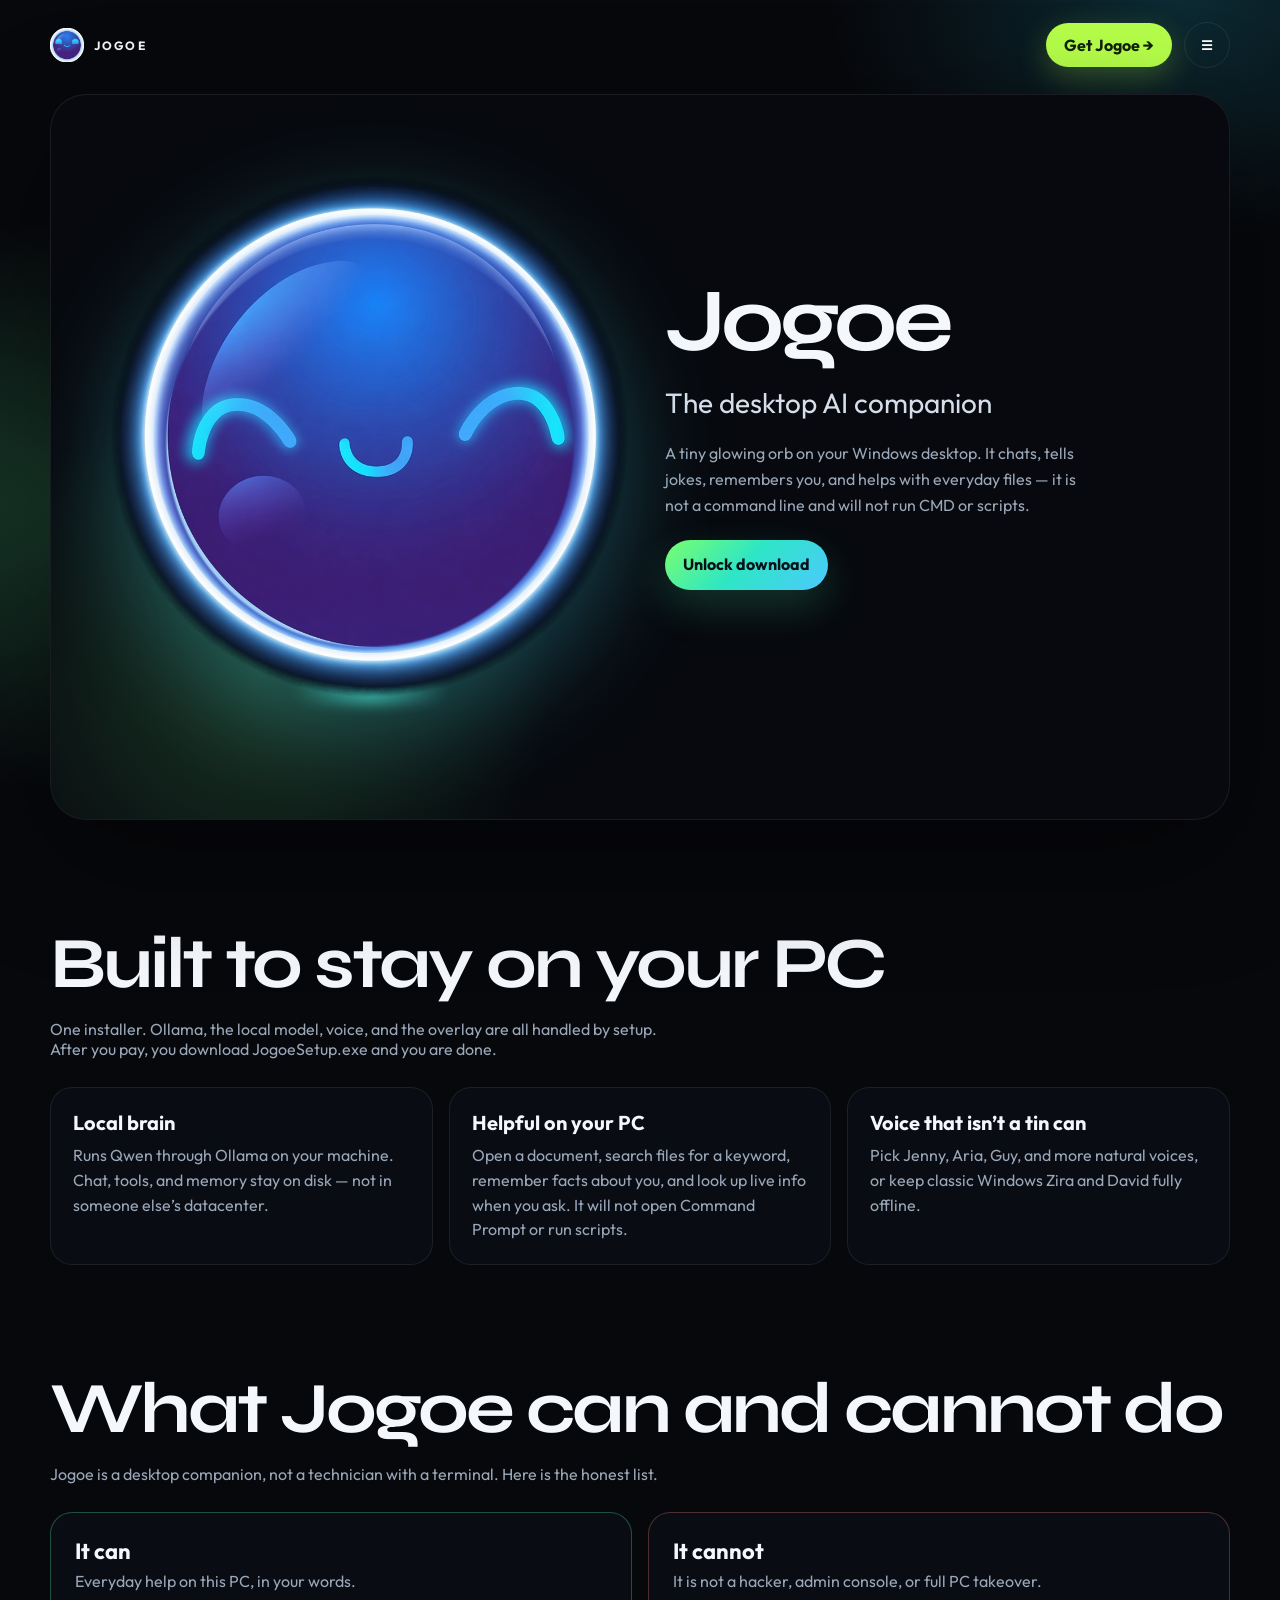
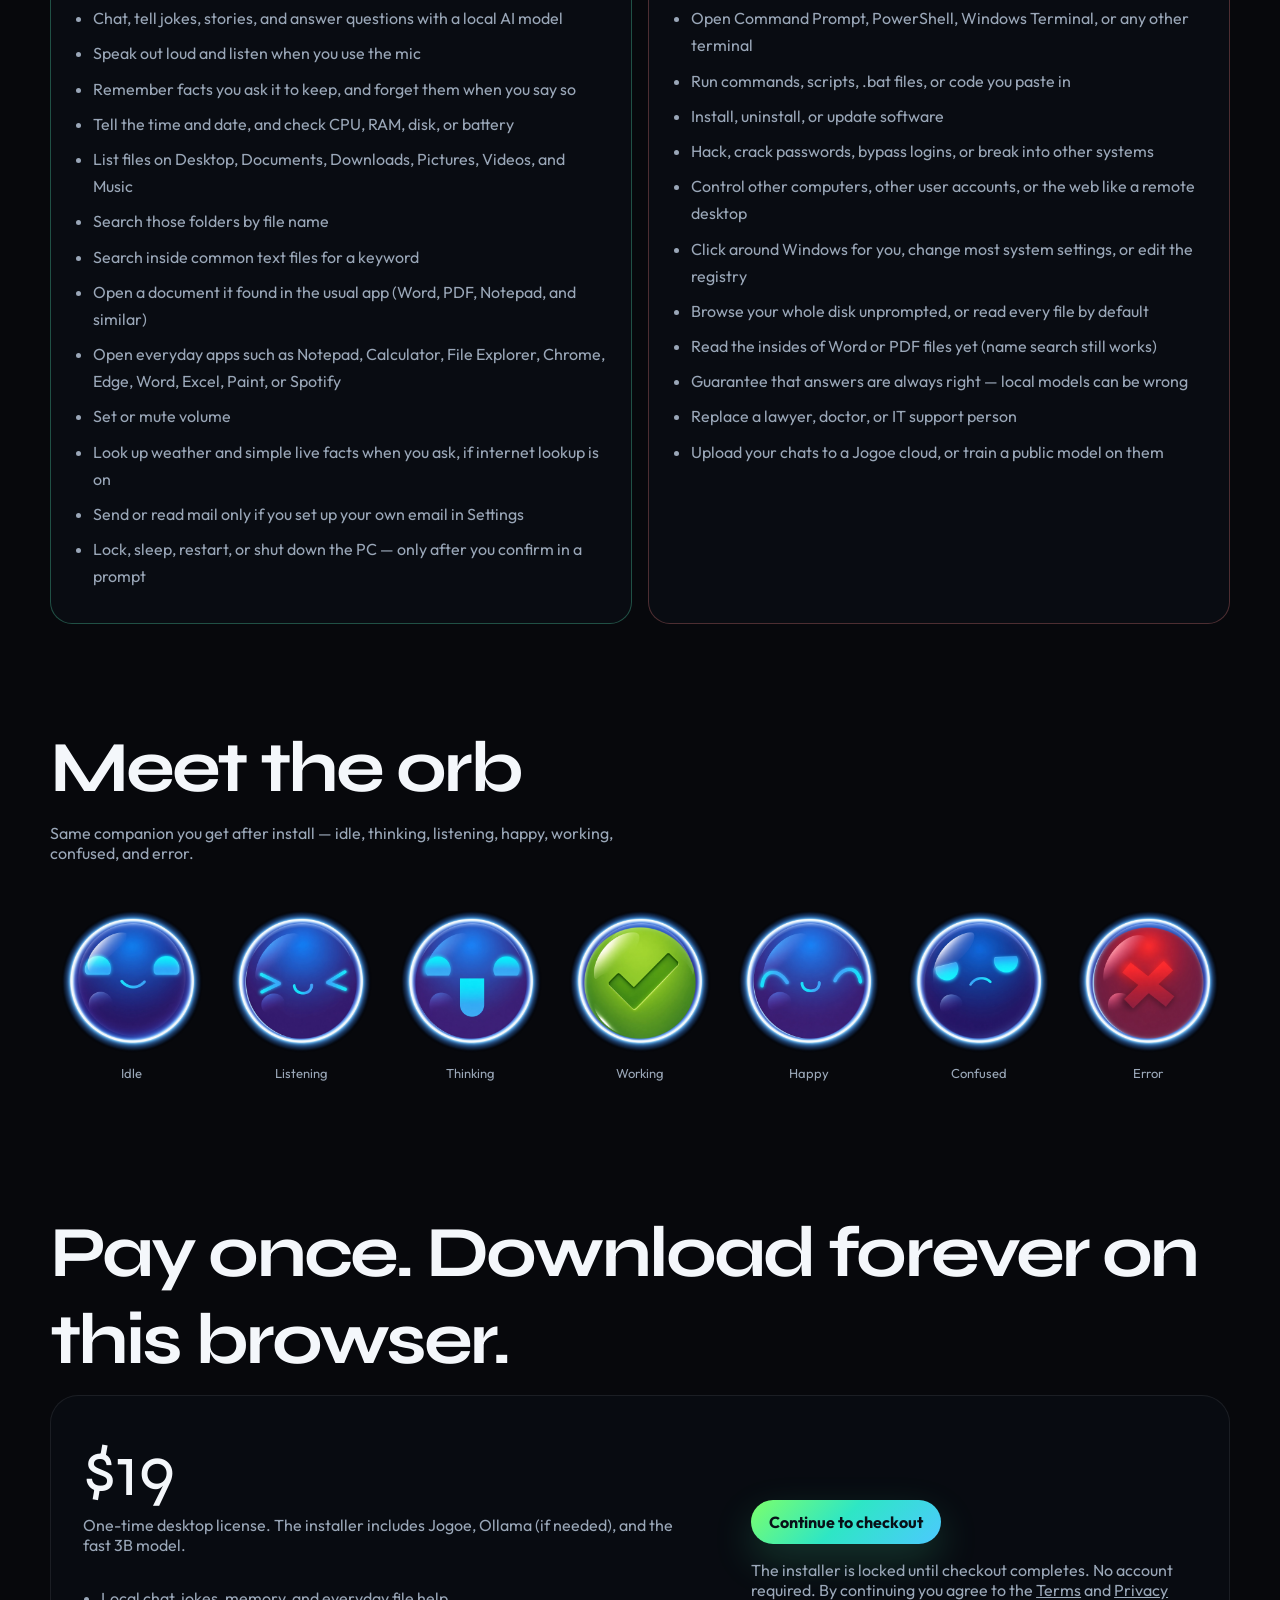
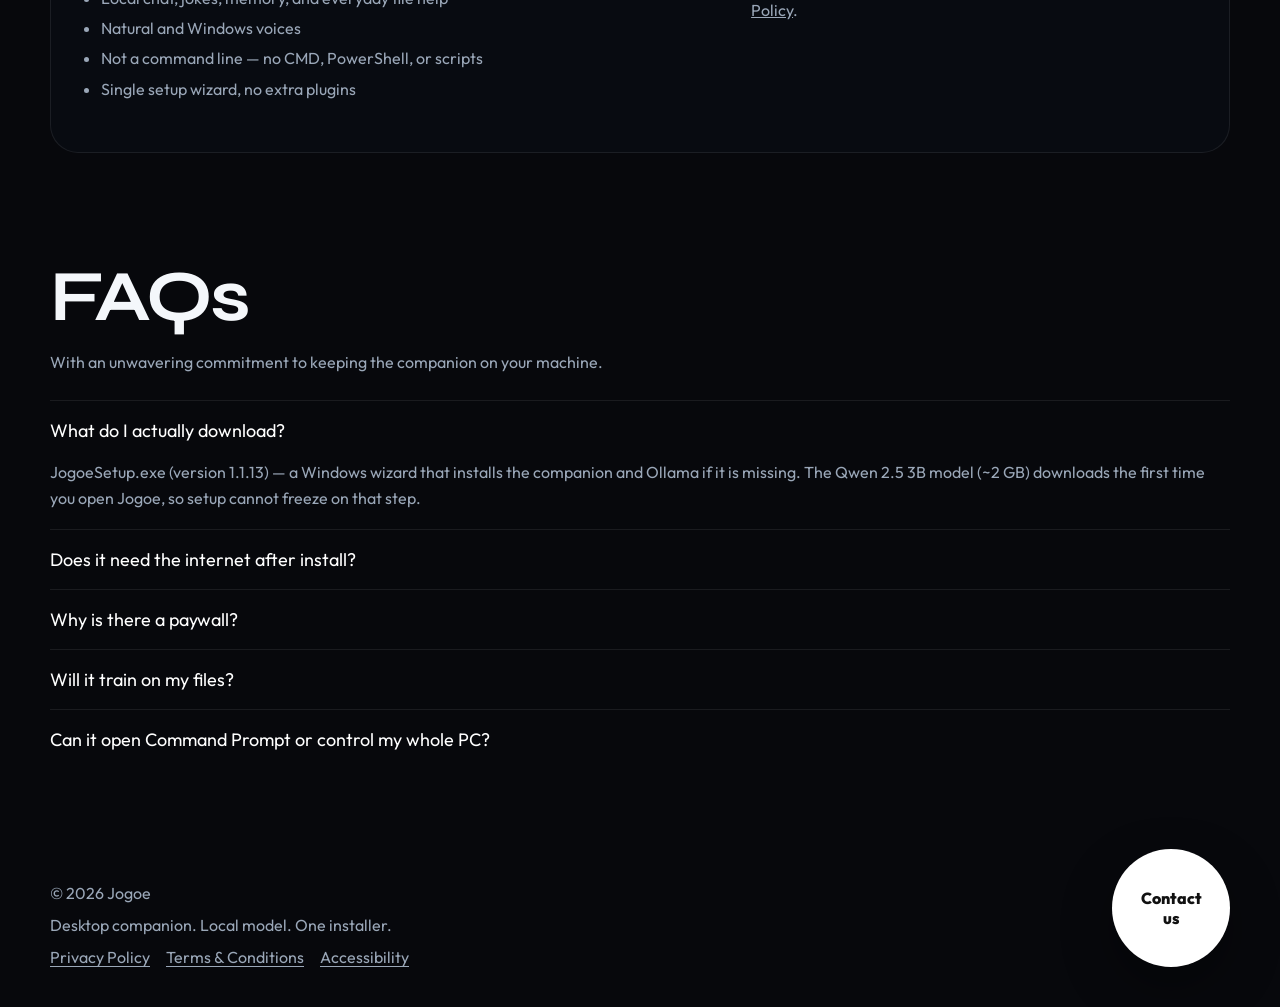
==== commit 4ca40bf9: "Publish the Jogoe 1.1.13 installer on the download site." ====
--- a/index.html
+++ b/index.html
@@ -95,7 +95,8 @@
             <li>Speak out loud and listen when you use the mic</li>
             <li>Remember facts you ask it to keep, and forget them when you say so</li>
             <li>Tell the time and date, and check CPU, RAM, disk, or battery</li>
-            <li>Search Desktop, Documents, Downloads, and Pictures by file name</li>
+            <li>List files on Desktop, Documents, Downloads, Pictures, Videos, and Music</li>
+            <li>Search those folders by file name</li>
             <li>Search inside common text files for a keyword</li>
             <li>Open a document it found in the usual app (Word, PDF, Notepad, and similar)</li>
             <li>Open everyday apps such as Notepad, Calculator, File Explorer, Chrome, Edge, Word, Excel, Paint, or Spotify</li>
@@ -199,7 +200,7 @@
       <p class="lede">With an unwavering commitment to keeping the companion on your machine.</p>
       <div class="faq-item open">
         <button type="button" id="faq-btn-1" aria-expanded="true" aria-controls="faq-1">What do I actually download?</button>
-        <div class="answer" id="faq-1">JogoeSetup.exe (version 1.1.11) — a Windows wizard that installs the companion and Ollama if it is missing. The Qwen 2.5 3B model (~2 GB) downloads the first time you open Jogoe, so setup cannot freeze on that step.</div>
+        <div class="answer" id="faq-1">JogoeSetup.exe (version 1.1.13) — a Windows wizard that installs the companion and Ollama if it is missing. The Qwen 2.5 3B model (~2 GB) downloads the first time you open Jogoe, so setup cannot freeze on that step.</div>
       </div>
       <div class="faq-item">
         <button type="button" id="faq-btn-2" aria-expanded="false" aria-controls="faq-2">Does it need the internet after install?</button>
